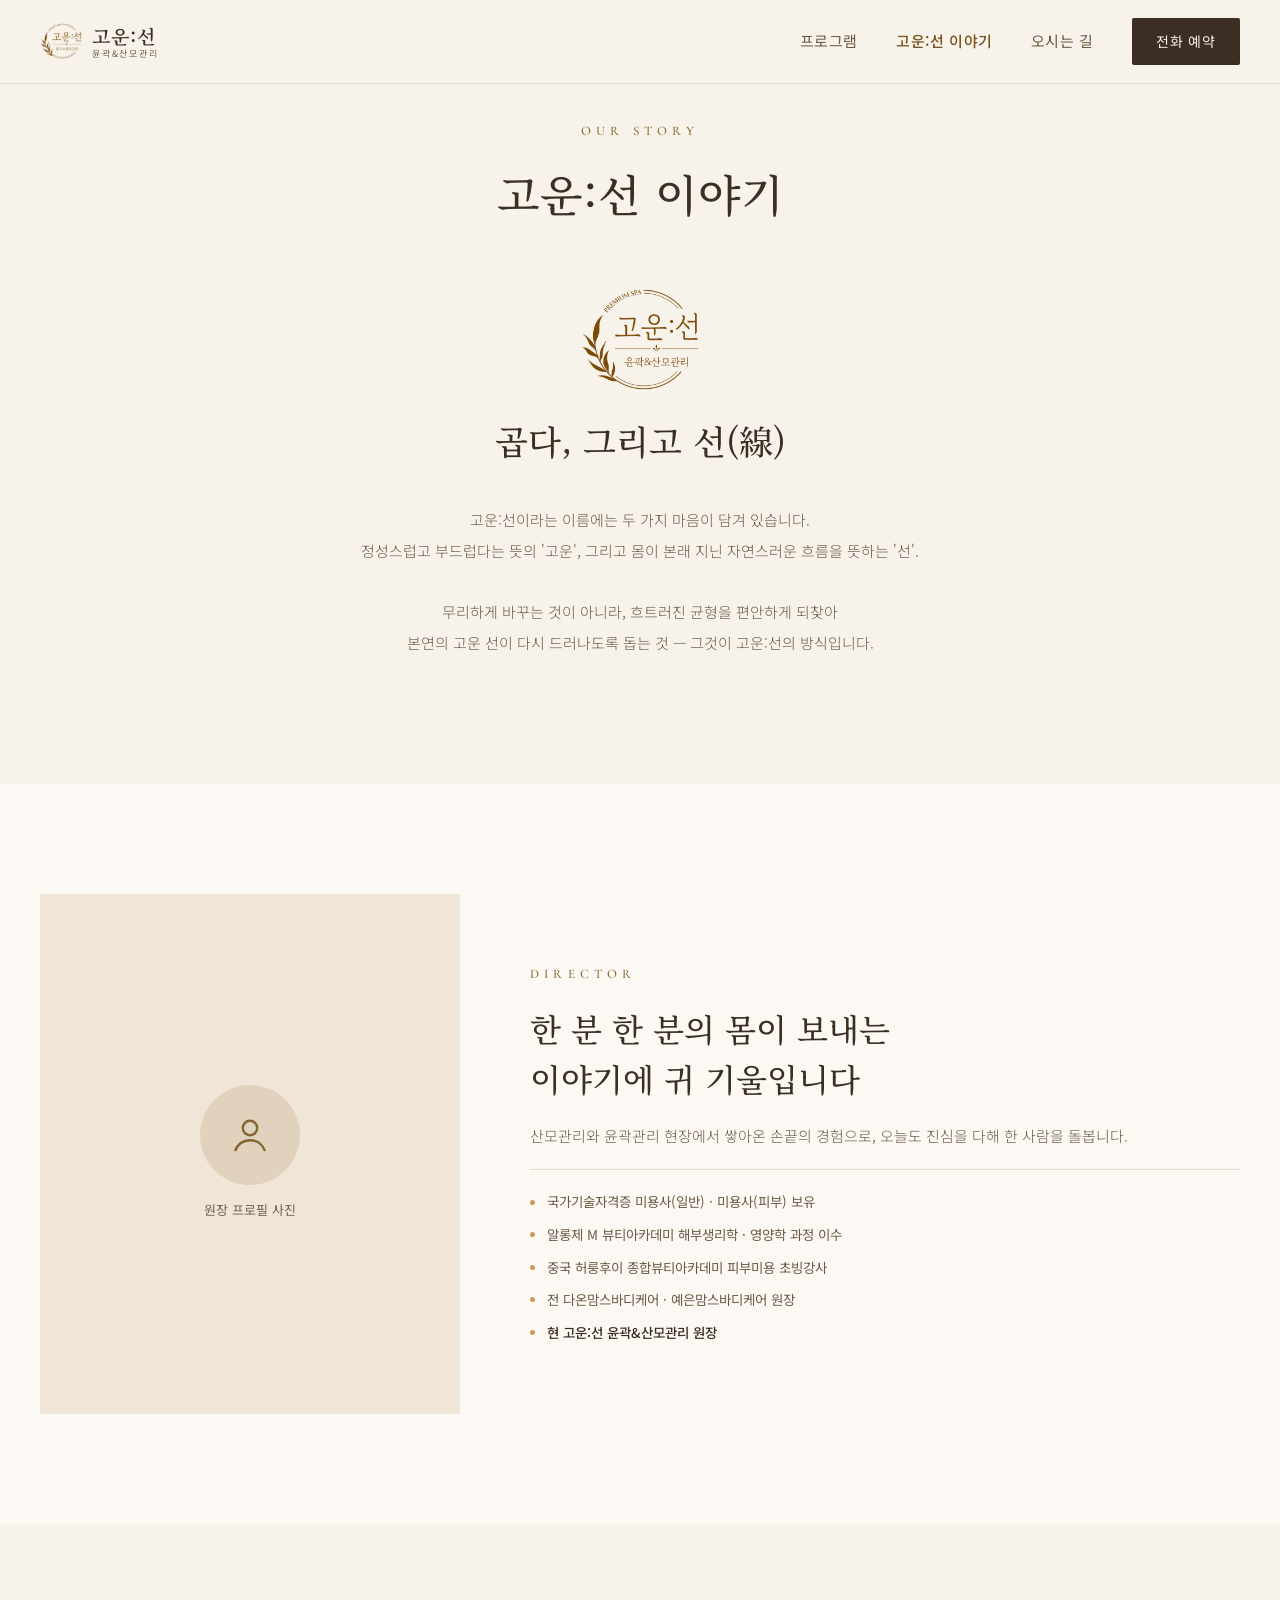
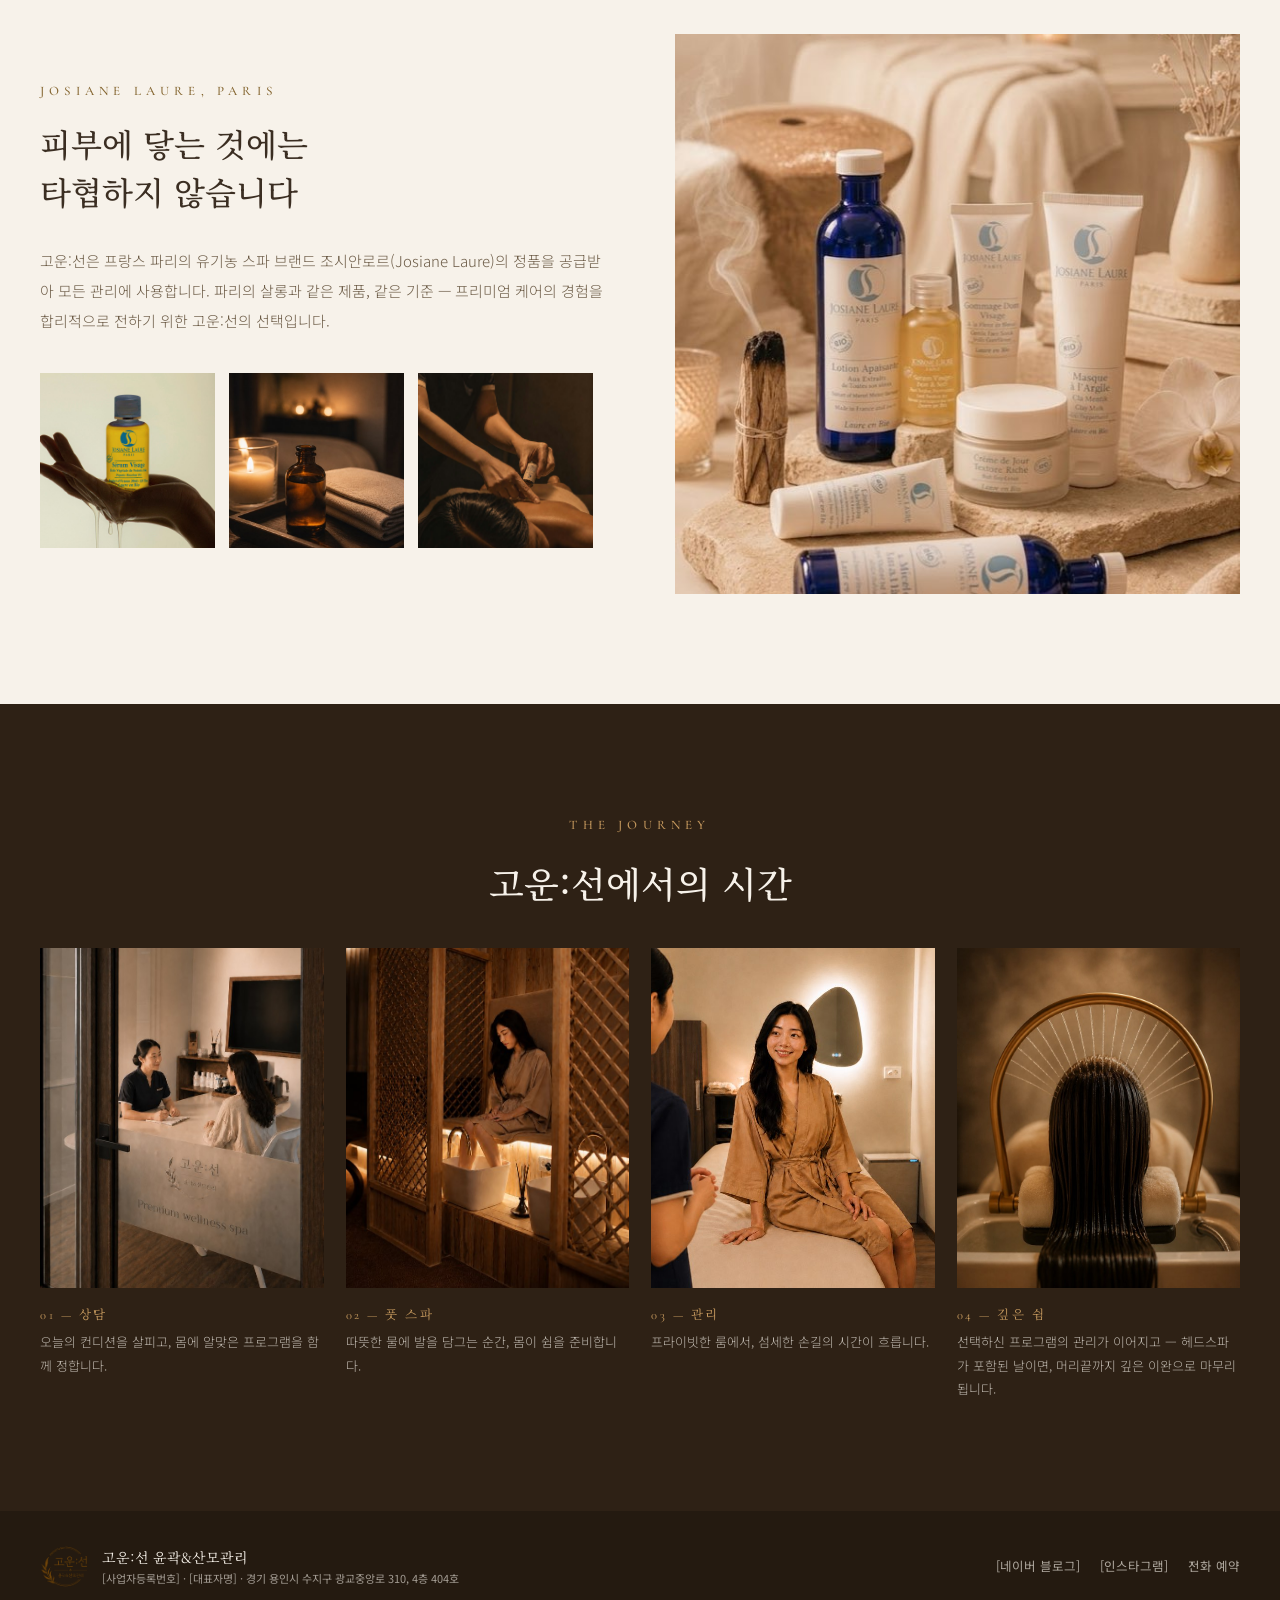
==== about.html @ bf5b52ee "redeploy 2026-08-27 12:19" ====
<!doctype html>
<html lang="ko">
<head>
<meta charset="utf-8">
<meta name="viewport" content="width=device-width, initial-scale=1">
<title>고운:선 이야기</title>
<meta name="description" content="곱다, 그리고 선(線) — 고운:선의 철학, 원장, 조시안로르 제품, 그리고 공간의 이야기.">
<meta name="robots" content="noindex">  <!-- 데모 단계 — 정식 오픈 시 제거 -->
<meta property="og:title" content="고운:선 이야기">
<meta property="og:description" content="곱다, 그리고 선(線) — 고운:선의 철학, 원장, 조시안로르 제품, 그리고 공간의 이야기.">
<meta property="og:image" content="assets/img/hero.jpg">
<meta property="og:type" content="website">
<link rel="icon" type="image/png" href="assets/img/favicon.png?v=5bba410a">
<link rel="preconnect" href="https://fonts.googleapis.com">
<link rel="stylesheet" href="https://fonts.googleapis.com/css2?family=Noto+Serif+KR:wght@400;500;600&family=Noto+Sans+KR:wght@300;400;500&family=Cormorant+Garamond:wght@500;600&display=swap">
<link rel="stylesheet" href="assets/css/style.css?v=e34d43fd">
</head>
<body data-page="about">
<header class="site-header solid">
  <div class="bar">
    <a href="index.html" class="wordmark" aria-label="고운:선 홈">
      <img class="mark" src="assets/img/logo.png?v=3af43805" alt="">
      <span class="wtext">
        <span class="name">고운<span class="breath">:</span>선</span>
        <span class="sub">윤곽&amp;산모관리</span>
      </span>
    </a>
    <nav class="nav-links" aria-label="주 메뉴">
      <a href="programs.html">프로그램</a>
      <a href="about.html" class="active">고운:선 이야기</a>
      <a href="visit.html">오시는 길</a>
      <a class="btn-reserve" href="tel:010-4267-6200">전화 예약</a>
    </nav>
    <button class="menu-btn" id="menuOpen" aria-label="메뉴 열기">
      <svg width="24" height="24" viewBox="0 0 24 24" fill="none" stroke="currentColor" stroke-width="1.4"><path d="M3 7h18M3 12h18M3 17h18"/></svg>
    </button>
  </div>
</header>
<div class="mobile-menu" id="mmenu">
  <div class="top">
    <span class="wordmark"><img class="mark" src="assets/img/logo.png?v=3af43805" alt=""><span class="name">고운<span class="breath">:</span>선</span></span>
    <button class="menu-btn" id="menuClose" aria-label="메뉴 닫기">
      <svg width="24" height="24" viewBox="0 0 24 24" fill="none" stroke="currentColor" stroke-width="1.4"><path d="M5 5l14 14M19 5L5 19"/></svg>
    </button>
  </div>
  <nav aria-label="모바일 메뉴">
    <a href="index.html" style="--d: 0">홈</a>
    <span class="tick" aria-hidden="true" style="--d: 1"></span>
    <a href="programs.html" style="--d: 1">프로그램</a>
    <span class="tick" aria-hidden="true" style="--d: 2"></span>
    <a href="about.html" aria-current="page" style="--d: 2">고운:선 이야기</a>
    <span class="tick" aria-hidden="true" style="--d: 3"></span>
    <a href="visit.html" style="--d: 3">오시는 길</a>
  </nav>
  <div class="mfoot">
    <img src="assets/img/philosophy-hands.png?v=a24ac7ae" alt="" aria-hidden="true">
    <div class="hours">월–금 10:30–21:30 · 토 10:30–15:00 · 일 휴무</div>
    <a class="call" href="tel:010-4267-6200">전화 예약</a>
  </div>
</div>
<main>
<div class="page-head container">
  <div class="eyebrow">OUR STORY</div>
  <h1>고운:선 이야기</h1>
</div>
<section class="section container name-story" style="padding-top: 20px;">
  <img class="emblem" src="assets/img/logo.png?v=3af43805" alt="고운:선 엠블럼">
  <h2>곱다, 그리고 선(線)</h2>
  <p class="body" style="max-width: 600px; font-weight: 300; line-height: 2.05; color: var(--body); white-space: pre-line;">고운:선이라는 이름에는 두 가지 마음이 담겨 있습니다.
정성스럽고 부드럽다는 뜻의 '고운', 그리고 몸이 본래 지닌 자연스러운 흐름을 뜻하는 '선'.

무리하게 바꾸는 것이 아니라, 흐트러진 균형을 편안하게 되찾아
본연의 고운 선이 다시 드러나도록 돕는 것 — 그것이 고운:선의 방식입니다.</p>
</section>

<section class="section" style="background: var(--card);">
  <div class="container director">
    <div class="photo-slot">
      <div class="ring" aria-hidden="true">
        <svg width="48" height="48" viewBox="0 0 24 24" fill="none" stroke="#84652F" stroke-width="1.2"><circle cx="12" cy="8.5" r="3.6"/><path d="M4.5 20c1.4-3.6 4.2-5.4 7.5-5.4s6.1 1.8 7.5 5.4"/></svg>
      </div>
      <span>원장 프로필 사진</span>
    </div>
    <div style="display: flex; flex-direction: column; gap: 18px;">
      <div class="eyebrow">DIRECTOR</div>
      <h2>한 분 한 분의 몸이 보내는
이야기에 귀 기울입니다</h2>
      <p style="font-weight: 300; line-height: 2; color: var(--body); margin: 0;">산모관리와 윤곽관리 현장에서 쌓아온 손끝의 경험으로, 오늘도 진심을 다해 한 사람을 돌봅니다.</p>
      <div class="creds">
        <span class="c">국가기술자격증 미용사(일반) · 미용사(피부) 보유</span>
        <span class="c">알롱제 M 뷰티아카데미 해부생리학 · 영양학 과정 이수</span>
        <span class="c">중국 허룽후이 종합뷰티아카데미 피부미용 초빙강사</span>
        <span class="c">전 다온맘스바디케어 · 예은맘스바디케어 원장</span>
        <span class="c now">현 고운:선 윤곽&amp;산모관리 원장</span>
      </div>
    </div>
  </div>
</section>

<section class="section">
  <div class="container product-split">
    <div class="text">
      <div class="eyebrow">JOSIANE LAURE, PARIS</div>
      <h2>피부에 닿는 것에는
타협하지 않습니다</h2>
      <p class="desc">고운:선은 프랑스 파리의 유기농 스파 브랜드 조시안로르(Josiane Laure)의 정품을 공급받아 모든 관리에 사용합니다. 파리의 살롱과 같은 제품, 같은 기준 — 프리미엄 케어의 경험을 합리적으로 전하기 위한 고운:선의 선택입니다.</p>
      <div class="thumb-row">
        <img src="assets/img/product-hand.jpg?v=50b68d44" alt="손 위의 조시안로르 세럼" loading="lazy">
        <img src="assets/img/product-macro.jpg?v=dec5f80a" alt="캔들 곁의 오일 보틀" loading="lazy">
        <img src="assets/img/massage1.jpg?v=03a14e7c" alt="제품을 사용하는 관리 장면" loading="lazy">
      </div>
    </div>
    <img class="main" src="assets/img/products-set.jpg?v=73befbb7" alt="조시안로르 제품 라인" loading="lazy">
  </div>
</section>

<section class="section on-dark">
  <div class="container">
    <div class="section-head center">
      <div class="eyebrow">THE JOURNEY</div>
      <h2 class="section-title">고운:선에서의 시간</h2>
    </div>
    <div class="journey-grid">
      <figure><img src="assets/img/consulting.jpg?v=fe3965ff" alt="상담실에서의 첫 대화"><figcaption><span class="step">01 — 상담</span><p>오늘의 컨디션을 살피고, 몸에 알맞은 프로그램을 함께 정합니다.</p></figcaption></figure>
      <figure><img src="assets/img/foot-spa.jpg?v=975b42f2" alt="따뜻한 물에 발을 담그는 풋 스파"><figcaption><span class="step">02 — 풋 스파</span><p>따뜻한 물에 발을 담그는 순간, 몸이 쉼을 준비합니다.</p></figcaption></figure>
      <figure><img src="assets/img/spa-room3.jpg?v=b9ae5602" alt="프라이빗한 관리실"><figcaption><span class="step">03 — 관리</span><p>프라이빗한 룸에서, 섬세한 손길의 시간이 흐릅니다.</p></figcaption></figure>
      <figure><img src="assets/img/head-spa.jpg?v=6ea65ce4" alt="골드 아치의 헤드스파 베이슨"><figcaption><span class="step">04 — 깊은 쉼</span><p>선택하신 프로그램의 관리가 이어지고 — 헤드스파가 포함된 날이면, 머리끝까지 깊은 이완으로 마무리됩니다.</p></figcaption></figure>
    </div>
  </div>
</section>
</main>

<footer class="site-footer">
  <div class="container inner">
    <div class="id">
      <img src="assets/img/logo.png?v=3af43805" alt="고운:선 엠블럼">
      <div>
        <div class="t">고운:선 윤곽&amp;산모관리</div>
        <div class="legal">[사업자등록번호] · [대표자명] · 경기 용인시 수지구 광교중앙로 310, 4층 404호</div>
      </div>
    </div>
    <div class="links">
      <a href="#" aria-disabled="true">[네이버 블로그]</a>
      <a href="#" aria-disabled="true">[인스타그램]</a>
      <a href="tel:010-4267-6200">전화 예약</a>
    </div>
  </div>
</footer>
<dialog id="telDialog" class="tel-dialog" aria-labelledby="telDialogNum">
  <div class="eyebrow">RESERVATION</div>
  <div class="num" id="telDialogNum">010-4267-6200</div>
  <div class="hrs">월–금 10:30–21:30 · 토 10:30–15:00 · 일 휴무</div>
  <p>모든 프로그램은 예약제로 운영됩니다.
휴대폰에서는 전화 예약 버튼을 누르면 바로 연결됩니다.</p>
  <div class="row">
    <button id="telCopy" type="button">번호 복사</button>
    <button id="telClose" type="button">닫기</button>
  </div>
</dialog>
<button id="toTop" aria-label="맨 위로">↑</button>
<script src="assets/js/main.js?v=68e0f504"></script>
</body>
</html>
---- assets/css/style.css ----
/* ============ 고운:선 — design tokens (AA-검증 잉크) ============ */
:root {
  --bg: #F7F2EA;          /* cream ground */
  --card: #FCF9F4;        /* warm white */
  --ink: #3B2E22;         /* primary text */
  --body: #6B5A45;        /* body text 5.9:1 */
  --muted: #726350;       /* captions 5.2:1 */
  --chip: #75654F;        /* chips 5.1:1 */
  --gold: #84652F;        /* eyebrows 4.9:1 */
  --amber: #C89B5F;       /* hairlines only on cream */
  --deep: #7A5220;
  --line: #E5DCCD;
  --dark: #2E2115;
  --darker: #241A10;
  --cream-on-dark: rgba(247, 242, 234, 0.85);
  --serif: 'Noto Serif KR', 'Apple SD Gothic Neo', serif;
  --sans: 'Noto Sans KR', 'Apple SD Gothic Neo', sans-serif;
  --latin: 'Cormorant Garamond', 'Noto Serif KR', serif;
}
* { box-sizing: border-box; }
html { scroll-behavior: smooth; }
body {
  margin: 0; background: var(--bg); color: var(--ink);
  font-family: var(--sans); font-size: 15px; line-height: 1.75; font-weight: 400;
  -webkit-font-smoothing: antialiased;
}
img { max-width: 100%; display: block; }
a { color: var(--deep); text-decoration: none; }
a:hover { color: #5C3D16; }
:focus-visible { outline: 2px solid var(--gold); outline-offset: 2px; }
::selection { background: var(--amber); color: var(--darker); }

.container { max-width: 1240px; margin: 0 auto; padding-left: 20px; padding-right: 20px; }
.section { padding: 72px 0; }
.eyebrow { font-family: var(--latin); font-size: 12px; letter-spacing: 0.34em; color: var(--gold); font-weight: 500; }
.on-dark .eyebrow { color: var(--amber); }
.section-title { font-family: var(--serif); font-size: 26px; font-weight: 500; margin: 10px 0 0 0; text-wrap: balance; }
.section-head { display: flex; flex-direction: column; gap: 4px; margin-bottom: 34px; }
.section-head.center { align-items: center; text-align: center; }

/* ============ header ============ */
.site-header {
  position: fixed; top: 0; left: 0; right: 0; z-index: 50;
  transition: background 0.35s ease, box-shadow 0.35s ease;
}
.site-header .bar { display: flex; align-items: center; justify-content: space-between; padding: 14px 20px; }
.site-header.solid, .site-header.scrolled { background: rgba(247, 242, 234, 0.96); box-shadow: 0 1px 0 var(--line); backdrop-filter: blur(6px); }
.wordmark { display: flex; align-items: center; gap: 10px; line-height: 1.25; }
.wordmark .mark { width: 42px; height: auto; display: block; }
.wordmark .wtext { display: flex; flex-direction: column; gap: 0; }
.site-header.overlay:not(.scrolled) .wordmark .mark { filter: brightness(0) invert(0.96); }
.wordmark .name { font-family: var(--serif); font-size: 19px; font-weight: 600; letter-spacing: 0.06em; color: var(--ink); }
.wordmark .sub { font-size: 9px; letter-spacing: 0.2em; color: var(--muted); }
.site-header.overlay:not(.scrolled) .wordmark .name { color: var(--bg); }
.site-header.overlay:not(.scrolled) .wordmark .sub { color: rgba(247, 242, 234, 0.75); }
.nav-links { display: none; }
.menu-btn { background: none; border: 0; padding: 8px; cursor: pointer; color: var(--ink); }
.site-header.overlay:not(.scrolled) .menu-btn { color: var(--bg); }
@media (min-width: 900px) {
  .site-header .bar { padding: 18px 40px; }
  .menu-btn { display: none; }
  .nav-links { display: flex; align-items: center; gap: 38px; }
  .nav-links a { font-size: 15px; color: var(--body); letter-spacing: 0.04em; }
  .nav-links a.active { color: var(--deep); font-weight: 500; }
  .site-header.overlay:not(.scrolled) .nav-links a { color: rgba(247, 242, 234, 0.92); }
  .nav-links .btn-reserve {
    background: var(--ink); color: var(--bg); padding: 11px 24px; border-radius: 2px;
    font-size: 14px; letter-spacing: 0.06em;
  }
  .nav-links .btn-reserve:hover { background: var(--darker); color: var(--bg); }
  .site-header.overlay:not(.scrolled) .nav-links .btn-reserve {
    background: transparent; border: 1px solid rgba(247, 242, 234, 0.65); color: var(--bg);
  }
}
/* mobile menu */
.mobile-menu {
  position: fixed; inset: 0; z-index: 60; background: var(--bg);
  display: none; flex-direction: column; padding: 20px;
}
.mobile-menu.open { display: flex; }
.mobile-menu .top { display: flex; justify-content: space-between; align-items: center; }
.mobile-menu nav { flex: 1; display: flex; flex-direction: column; align-items: center; justify-content: center; gap: 18px; }
.mobile-menu nav a { font-family: var(--serif); font-size: 27px; font-weight: 500; color: var(--ink); text-align: center; }
.mobile-menu nav a[aria-current="page"] { color: var(--deep); }
.mobile-menu .tick { width: 1px; height: 20px; background: var(--amber); opacity: 0.55; }
.mobile-menu .mfoot { display: flex; flex-direction: column; align-items: center; gap: 14px; padding-bottom: 6px; }
.mobile-menu .mfoot img { width: 150px; opacity: 0.9; }
.mobile-menu .hours { font-size: 12px; letter-spacing: 0.04em; color: var(--muted); }
.mobile-menu .call { align-self: stretch; background: var(--ink); color: var(--bg); text-align: center; padding: 16px; border-radius: 2px; letter-spacing: 0.06em; }
@media (prefers-reduced-motion: no-preference) {
  @keyframes menu-rise { from { opacity: 0; transform: translateY(10px); } to { opacity: 1; transform: none; } }
  .mobile-menu.open nav a, .mobile-menu.open .tick { animation: menu-rise 0.5s cubic-bezier(0.2, 0.6, 0.2, 1) both; animation-delay: calc(var(--d, 0) * 70ms); }
  .mobile-menu.open .mfoot { animation: menu-rise 0.55s cubic-bezier(0.2, 0.6, 0.2, 1) both; animation-delay: 300ms; }
}

/* breath colon */
.breath { display: inline-block; }
@media (prefers-reduced-motion: no-preference) {
  @keyframes breath { 0%, 100% { opacity: 1; } 50% { opacity: 0.3; } }
  .breath { animation: breath 4.8s ease-in-out infinite; }
}

/* ============ reveal (진심의 문장 — 스크롤 초점) ============ */
/* 문장이 100svh로 고정(sticky)된 동안, 단어가 하나씩 블러에서 또렷해진다.
   구동은 .reveal의 named view timeline — contain 구간이 정확히 고정 구간과 일치.
   단어별 구간은 빌더가 인라인 animation-range로 출력. JS 없음.
   미지원/모션 최소화 환경에서는 일반 섹션 + 또렷한 문장으로 폴백. */
.reveal .pin { display: flex; align-items: center; justify-content: center; padding: 110px 20px; }
.reveal .line {
  font-family: var(--serif); font-weight: 500; font-size: clamp(27px, 4.6vw, 54px);
  line-height: 1.75; color: var(--ink); text-align: center; max-width: 940px; margin: 0;
  text-wrap: balance;
}
.reveal .w { display: inline-block; }
@supports (animation-timeline: view()) {
  @media (prefers-reduced-motion: no-preference) {
    .reveal { height: 240vh; view-timeline: --rv block; }
    .reveal .pin { position: sticky; top: 0; height: 100svh; padding: 0 20px; }
    .reveal .w {
      opacity: 0.1; filter: blur(9px);
      animation: w-focus linear both;
      animation-timeline: --rv;
    }
    @keyframes w-focus { to { opacity: 1; filter: blur(0); } }
  }
}

/* ============ hero ============ */
/* 모바일: 세로 화면에서 하단 고정은 상단 여백이 과함 — 중앙(살짝 아래 치우침)에 배치.
   데스크톱(≥900px)은 하단 1/3 앵커 유지 */
.hero { position: relative; min-height: 76svh; display: flex; flex-direction: column; justify-content: center; overflow: hidden; }
@media (min-width: 900px) { .hero { min-height: 88svh; justify-content: flex-end; } }
.hero img.bg { position: absolute; inset: 0; width: 100%; height: 100%; object-fit: cover; }
@media (prefers-reduced-motion: no-preference) {
  @keyframes kenburns { from { transform: scale(1); } to { transform: scale(1.07); } }
  .hero img.bg { animation: kenburns 26s ease-in-out infinite alternate; }
}
.hero .shade { position: absolute; inset: 0; background:
  linear-gradient(90deg, rgba(30,20,10,0.42) 0%, rgba(30,20,10,0) 52%),
  linear-gradient(180deg, rgba(30,20,10,0.55) 0%, rgba(30,20,10,0.18) 40%, rgba(30,20,10,0.66) 100%); }
.hero .copy { position: relative; padding: 10svh 24px 0 24px; text-shadow: 0 1px 22px rgba(30, 20, 10, 0.5); display: flex; flex-direction: column; align-items: center; text-align: center; gap: 14px; }
.hero .eyebrow { color: #D8BE93; letter-spacing: 0.3em; }
.hero h1 { font-family: var(--serif); font-size: clamp(26px, 4.6vw, 44px); line-height: 1.52; font-weight: 500; color: #FCF9F4; margin: 0; white-space: pre-line; }
.hero .sub { font-size: clamp(14px, 1.6vw, 18px); font-weight: 300; color: rgba(252, 249, 244, 0.85); }
.hero .actions { display: flex; flex-direction: row; justify-content: center; gap: 12px; margin-top: 12px; }
.hero .actions .btn { padding: 13px 26px; font-size: 13.5px; }
@media (min-width: 900px) { .hero .actions .btn { padding: 15px 34px; font-size: 14px; } }
.hero .vertical-caption { display: none; }
@media (min-width: 900px) {
  /* 카피를 뷰포트 좌측(로고와 같은 축)에 고정 — 사진의 어두운 문틀 영역이 텍스트 존.
     하단에서 13svh 띄워 하단 1/3 지점에 안착 (Function Health 참조: 아래 여백이 침착함을 만든다) */
  .hero .copy { max-width: none; margin: 0; padding: 0 40px 13svh 40px; gap: 22px; align-items: flex-start; text-align: left; }
  .hero .actions { align-self: auto; }
  .hero .actions { flex-direction: row; gap: 16px; }
  .hero .vertical-caption {
    display: block; position: absolute; right: 48px; top: 50%; transform: translateY(-50%);
    writing-mode: vertical-rl; font-family: var(--serif); letter-spacing: 0.6em;
    font-size: 14px; color: rgba(247, 242, 234, 0.55);
  }
}

/* buttons */
.btn { display: inline-block; text-align: center; padding: 15px 34px; border-radius: 2px; font-size: 14px; letter-spacing: 0.07em; cursor: pointer; border: 0; font-family: var(--sans); }
.btn-light { background: var(--bg); color: var(--ink); }
.btn-light:hover { background: #fff; color: var(--ink); }
.btn-ghost-light { border: 1px solid rgba(247, 242, 234, 0.7); color: var(--bg); background: transparent; }
.btn-ghost-light:hover { background: rgba(247, 242, 234, 0.12); color: var(--bg); }
.btn-dark { background: var(--ink); color: var(--bg); }
.btn-dark:hover { background: var(--darker); color: var(--bg); }
.btn-amber { background: var(--amber); color: var(--darker); font-weight: 500; }
.btn-amber:hover { background: #D2A76D; color: var(--darker); }
.btn-ghost { border: 1px solid var(--amber); color: var(--deep); background: transparent; }

/* ============ brand story ============ */
.story { text-align: center; display: flex; flex-direction: column; align-items: center; gap: 26px; }
.story .headline { font-family: var(--serif); font-size: clamp(21px, 3vw, 30px); line-height: 1.65; font-weight: 500; white-space: pre-line; margin: 0; }
.story .divider { width: 1px; height: 44px; background: var(--amber); }
.story .body { max-width: 620px; font-weight: 300; font-size: clamp(14px, 1.5vw, 17px); line-height: 2.05; color: var(--body); white-space: pre-line; }
.story-illust { width: min(380px, 72vw); margin: 4px auto 0; display: block; }

/* ============ cards ============ */
.sig-grid { display: grid; grid-template-columns: 1fr; gap: 20px; }
@media (min-width: 900px) { .sig-grid { grid-template-columns: 1fr 1fr; gap: 40px; } }
.sig-card { background: var(--bg); display: flex; flex-direction: column; }
.on-cream .sig-card { background: var(--card); }
.sig-card img { width: 100%; height: 260px; object-fit: cover; }
@media (min-width: 900px) { .sig-card img { height: 440px; } }
.sig-card .pad { padding: 24px 24px 30px 24px; display: flex; flex-direction: column; gap: 10px; }
.sig-card .row { display: flex; align-items: baseline; justify-content: space-between; gap: 12px; }
.sig-card h3 { font-family: var(--serif); font-size: 22px; font-weight: 500; margin: 0; }
.sig-card .meta { font-size: 13px; color: var(--chip); letter-spacing: 0.06em; white-space: nowrap; }
.sig-card p { margin: 0; font-size: 14px; font-weight: 300; color: var(--body); }

.chips { display: flex; flex-wrap: wrap; gap: 6px; }
.chips span { border: 1px solid var(--line); padding: 4px 12px; font-size: 11.5px; color: var(--chip); border-radius: 999px; white-space: nowrap; }

.for-grid { display: grid; grid-template-columns: 1fr 1fr; gap: 14px; }
@media (min-width: 1024px) { .for-grid { grid-template-columns: repeat(4, 1fr); gap: 24px; } }
.for-card { background: var(--card); display: flex; flex-direction: column; }
.for-card .imgwrap { position: relative; height: 190px; overflow: hidden; }
@media (min-width: 1024px) { .for-card .imgwrap { height: 300px; } }
.for-card .imgwrap img { width: 100%; height: 100%; object-fit: cover; }
.for-card .pad { padding: 14px 14px 18px 14px; display: flex; flex-direction: column; gap: 6px; }
@media (min-width: 1024px) { .for-card .pad { padding: 22px 22px 28px 22px; gap: 10px; } }
.for-card h3 { font-family: var(--serif); font-size: 15px; font-weight: 500; margin: 0; }
@media (min-width: 1024px) { .for-card h3 { font-size: 19px; } }
.for-card p { margin: 0; font-size: 12.5px; font-weight: 300; line-height: 1.75; color: var(--body); }
@media (min-width: 1024px) { .for-card p { font-size: 14px; } }
.for-card .more { font-size: 12.5px; color: var(--gold); letter-spacing: 0.04em; margin-top: 2px; }

/* carousel */
.carousel { display: flex; overflow-x: auto; scroll-snap-type: x mandatory; scrollbar-width: none; height: 100%; }
.carousel::-webkit-scrollbar { display: none; }
.carousel img { flex: 0 0 100%; scroll-snap-align: start; object-fit: cover; height: 100%; }
.dots { position: absolute; bottom: 10px; left: 0; right: 0; display: flex; justify-content: center; gap: 6px; }
.dots i { width: 6px; height: 6px; border-radius: 999px; background: #FCF9F4; opacity: 0.45; transition: opacity 0.3s; }
.dots i.active { opacity: 1; }

/* ============ dark sections ============ */
.on-dark { background: var(--dark); color: var(--cream-on-dark); }
.on-dark .section-title { color: #F7F2EA; }
.on-dark p { color: rgba(247, 242, 234, 0.72); }

/* space gallery */
/* 동선의 결 — 풀블리드 무한 드리프트 스트립 (세트 2벌, JS가 절반 폭에서 순환) */
.drift { overflow-x: auto; scrollbar-width: none; cursor: grab; }
.drift::-webkit-scrollbar { display: none; }
.drift.dragging { cursor: grabbing; }
.drift-track { display: flex; gap: 12px; width: max-content; }
.drift figure { margin: 0; flex: 0 0 auto; display: flex; flex-direction: column; gap: 10px; }
.drift img { height: 280px; width: auto; display: block; user-select: none; -webkit-user-drag: none; pointer-events: none; }
.drift figcaption { font-size: 11px; letter-spacing: 0.24em; color: rgba(247, 242, 234, 0.5); }
@media (min-width: 900px) { .drift img { height: 400px; } .drift-track { gap: 16px; } }
.space-head { display: flex; flex-direction: column; gap: 18px; margin-bottom: 30px; }
@media (min-width: 900px) { .space-head { flex-direction: row; align-items: flex-end; justify-content: space-between; } .space-head p { max-width: 380px; } }

/* product */
.product-split { display: grid; grid-template-columns: 1fr; gap: 28px; align-items: center; }
@media (min-width: 900px) { .product-split { grid-template-columns: 1fr 1fr; gap: 70px; } }
.product-split .text { display: flex; flex-direction: column; gap: 16px; }
.product-split h2 { font-family: var(--serif); font-size: clamp(22px, 2.6vw, 32px); line-height: 1.5; font-weight: 500; margin: 0; white-space: pre-line; }
.product-split .desc { font-weight: 300; line-height: 2; color: var(--body); }
.product-split .cred { border-top: 1px solid var(--line); padding-top: 18px; display: flex; flex-direction: column; gap: 6px; font-size: 13.5px; color: var(--muted); }
.product-split img.main { width: 100%; height: 340px; object-fit: cover; }
@media (min-width: 900px) { .product-split img.main { height: 560px; } }

/* programs preview (landing) */
.prev-list { display: flex; flex-direction: column; }
.prev-item { display: flex; align-items: center; justify-content: space-between; gap: 14px; padding: 16px 4px; border-bottom: 1px solid var(--line); color: inherit; }
.prev-item .name { font-family: var(--serif); font-size: 16.5px; font-weight: 500; color: var(--ink); }
.prev-item .meta { font-size: 12.5px; color: var(--chip); white-space: nowrap; }
.prev-item .arrow { color: var(--amber); font-size: 16px; }
.prev-item .desc, .prev-item .eng { display: none; }
@media (min-width: 900px) {
  .prev-list { display: grid; grid-template-columns: repeat(3, 1fr); gap: 22px; }
  .prev-item { flex-direction: column; align-items: flex-start; justify-content: flex-start; gap: 8px; background: var(--card); border-bottom: 0; border-top: 2px solid var(--amber); padding: 30px 30px 34px 30px; }
  .prev-item .name { font-size: 21px; }
  .prev-item .eng { display: block; font-size: 12px; color: var(--gold); letter-spacing: 0.14em; }
  .prev-item .desc { display: block; font-size: 13.5px; font-weight: 300; line-height: 1.8; color: var(--body); }
  .prev-item .meta { margin-top: 6px; }
  .prev-item .arrow { display: none; }
  .prev-item:hover { box-shadow: 0 6px 24px rgba(59, 46, 34, 0.08); }
}
.fineprint { font-size: 12.5px; color: var(--muted); text-align: center; margin-top: 26px; }

/* ============ visit CTA band ============ */
.visit-band { background: var(--dark); }
.visit-band .inner { display: flex; flex-direction: column; gap: 20px; }
@media (min-width: 900px) { .visit-band .inner { display: grid; grid-template-columns: 1fr 1fr; gap: 70px; } }
.visit-band h2 { font-family: var(--serif); font-size: clamp(22px, 2.8vw, 34px); line-height: 1.55; font-weight: 500; color: #F7F2EA; margin: 0; white-space: pre-line; }
.visit-band .addr { font-weight: 300; line-height: 1.9; color: rgba(247, 242, 234, 0.78); white-space: pre-line; }
.visit-band .actions { display: flex; flex-direction: column; gap: 10px; margin-top: 6px; }
@media (min-width: 600px) { .visit-band .actions { flex-direction: row; gap: 14px; } }
.hours { display: flex; flex-direction: column; gap: 9px; }
@media (min-width: 900px) { .hours { border-left: 1px solid rgba(247, 242, 234, 0.15); padding-left: 60px; justify-content: center; } }
.hours .benefit { font-size: 12.5px; color: var(--amber); letter-spacing: 0.04em; }
.hours .row { display: flex; justify-content: space-between; font-size: 14px; color: rgba(247, 242, 234, 0.85); font-variant-numeric: tabular-nums; }
.hours .row.off { color: rgba(247, 242, 234, 0.6); }
.hours .note { border-top: 1px solid rgba(247, 242, 234, 0.15); padding-top: 14px; margin-top: 6px; font-size: 12.5px; font-weight: 300; line-height: 1.85; color: rgba(247, 242, 234, 0.6); white-space: pre-line; }

/* ============ footer ============ */
.site-footer { background: var(--darker); padding: 34px 0; }
.site-footer .inner { display: flex; flex-direction: column; gap: 16px; }
@media (min-width: 900px) { .site-footer .inner { flex-direction: row; align-items: center; justify-content: space-between; } }
.site-footer .id { display: flex; align-items: center; gap: 14px; }
.site-footer .id img { width: 48px; height: 41px; object-fit: contain; opacity: 0.9; }
.site-footer .id .t { font-family: var(--serif); font-size: 14px; color: #F7F2EA; }
.site-footer .legal { font-size: 11px; color: rgba(247, 242, 234, 0.6); line-height: 1.7; }
.site-footer .links { display: flex; gap: 20px; font-size: 12.5px; }
.site-footer .links a { color: rgba(247, 242, 234, 0.65); }
.site-footer .links a:hover { color: #F7F2EA; }

/* ============ programs page ============ */
.page-head { padding: 120px 0 36px 0; text-align: center; display: flex; flex-direction: column; align-items: center; gap: 12px; }
.page-head h1 { font-family: var(--serif); font-size: clamp(28px, 4vw, 44px); font-weight: 500; margin: 0; }
.page-head .lede { max-width: 560px; font-weight: 300; line-height: 1.95; color: var(--body); white-space: pre-line; }
.cat-nav { position: sticky; top: 72px; z-index: 40; background: rgba(247, 242, 234, 0.96); backdrop-filter: blur(6px); border-bottom: 1px solid var(--line); }
@media (min-width: 900px) { .cat-nav { top: 80px; } }
.cat-nav .row { display: flex; gap: 8px; overflow-x: auto; padding: 10px 20px; scrollbar-width: none; }
.cat-nav .row::-webkit-scrollbar { display: none; }
.cat-nav a { flex-shrink: 0; border: 1px solid var(--line); color: var(--chip); padding: 8px 18px; border-radius: 999px; font-size: 13px; white-space: nowrap; }
.cat-nav a.active, .cat-nav a:hover { border-color: var(--amber); color: var(--deep); }
.tiers { display: flex; max-width: 560px; margin: 0 auto; background: var(--card); border: 1px solid var(--line); }
.tiers > div { flex: 1; display: flex; flex-direction: column; gap: 2px; align-items: center; padding: 16px 0; border-right: 1px solid var(--line); }
.tiers > div:last-child { border-right: 0; background: #F3EADB; }
.tiers .l { font-size: 11.5px; color: var(--muted); }
.tiers > div:last-child .l { color: var(--gold); }
.tiers .v { font-family: var(--serif); font-size: 19px; color: var(--deep); }
.legend { display: flex; justify-content: center; align-items: center; gap: 10px; margin: 22px auto 0 auto; font-size: 12px; color: var(--muted); }
.legend .dline { width: 76px; }

.category { position: relative; padding: 56px 0; }
.category:nth-child(odd) { background: var(--card); }
.category .watermark { display: none; }
@media (min-width: 1100px) {
  .category .watermark {
    display: block; position: absolute; top: 56px; right: 22px;
    writing-mode: vertical-rl; font-family: var(--serif); font-size: 60px; font-weight: 500;
    color: rgba(122, 82, 32, 0.07); letter-spacing: 0.24em; pointer-events: none;
  }
}
.category .cat-head { display: flex; flex-direction: column; gap: 4px; border-bottom: 1px solid var(--line); padding-bottom: 18px; margin-bottom: 8px; }
@media (min-width: 900px) { .category .cat-head { flex-direction: row; align-items: baseline; gap: 18px; } }
.category .cat-head h2 { font-family: var(--serif); font-size: clamp(23px, 2.6vw, 30px); font-weight: 500; margin: 0; }
.category .cat-head .eng { font-family: var(--latin); font-size: 13px; color: var(--gold); letter-spacing: 0.22em; }
.category .cat-desc { font-weight: 300; line-height: 1.9; color: var(--body); margin: 14px 0 26px 0; white-space: pre-line; }
.prog-list { display: flex; flex-direction: column; gap: 14px; }
.prog { background: var(--bg); padding: 20px; display: flex; flex-direction: column; gap: 10px; }
.category:nth-child(even) .prog { background: var(--card); }
.prog .name-row { display: flex; align-items: baseline; gap: 10px; }
.prog h3 { font-family: var(--serif); font-size: 19px; font-weight: 500; margin: 0; }
.prog .tag { font-size: 11.5px; color: var(--gold); letter-spacing: 0.08em; }
.prog p { margin: 0; font-size: 13.5px; font-weight: 300; line-height: 1.8; color: var(--body); }
.prog .price-block { border-top: 1px solid var(--line); padding-top: 12px; display: flex; flex-direction: column; gap: 3px; }
.prog .pb-row { display: flex; justify-content: space-between; align-items: baseline; }
.prog .min { font-size: 12.5px; color: var(--muted); font-variant-numeric: tabular-nums; }
.prog .price { font-family: var(--serif); font-size: 18px; color: var(--ink); font-variant-numeric: tabular-nums; }
.prog .tierline { font-size: 11px; color: var(--body); text-align: right; font-variant-numeric: tabular-nums; }
.dline { height: 1px; background: var(--amber); width: calc(var(--min) * 0.85px); }
@media (min-width: 900px) {
  .prog { display: grid; grid-template-columns: 200px 1fr 230px; gap: 28px; align-items: center; padding: 26px 32px; }
  .prog .head { display: flex; flex-direction: column; gap: 4px; }
  .prog .mid { display: flex; flex-direction: column; gap: 8px; }
  .prog .price-block { border-top: 0; padding-top: 0; align-items: flex-end; }
  .prog .pb-row { flex-direction: column; align-items: flex-end; gap: 0; }
}

/* CTA band (programs bottom) */
.cta-band { background: var(--dark); text-align: center; }
.cta-band .inner { display: flex; flex-direction: column; align-items: center; gap: 18px; }
.cta-band .stem { width: 1px; height: 48px; background: var(--amber); }
.cta-band h2 { font-family: var(--serif); font-size: clamp(21px, 3vw, 32px); line-height: 1.6; font-weight: 500; color: #F7F2EA; margin: 0; white-space: pre-line; }
.cta-band .hours-line { font-size: 13px; font-weight: 300; color: rgba(247, 242, 234, 0.7); }
.cta-band .note { font-size: 12.5px; font-weight: 300; color: rgba(247, 242, 234, 0.6); max-width: 480px; line-height: 1.85; }

/* ============ about page ============ */
.name-story { text-align: center; display: flex; flex-direction: column; align-items: center; gap: 20px; }
.name-story img.emblem { width: 120px; }
.name-story h2 { font-family: var(--serif); font-size: clamp(24px, 3vw, 34px); font-weight: 500; margin: 0; }
.director { display: grid; grid-template-columns: 1fr; gap: 28px; align-items: center; }
@media (min-width: 900px) { .director { grid-template-columns: 420px 1fr; gap: 70px; } }
.director .photo-slot { height: 380px; background: #EFE6D7; display: flex; flex-direction: column; align-items: center; justify-content: center; gap: 14px; color: var(--muted); font-size: 13px; }
@media (min-width: 900px) { .director .photo-slot { height: 520px; } }
.director .photo-slot .ring { width: 100px; height: 100px; border-radius: 999px; background: #E0D2BC; display: flex; align-items: center; justify-content: center; }
.director h2 { font-family: var(--serif); font-size: clamp(22px, 2.6vw, 32px); line-height: 1.55; font-weight: 500; margin: 0; white-space: pre-line; }
.creds { border-top: 1px solid var(--line); padding-top: 20px; display: flex; flex-direction: column; gap: 9px; }
.creds .c { display: flex; gap: 12px; align-items: center; font-size: 13.5px; color: var(--body); }
.creds .c::before { content: ""; width: 5px; height: 5px; border-radius: 999px; background: var(--amber); flex-shrink: 0; }
.creds .c.now { color: var(--ink); font-weight: 500; }
.journey-grid { display: grid; grid-template-columns: 1fr 1fr; gap: 18px; }
@media (min-width: 1000px) { .journey-grid { grid-template-columns: repeat(4, 1fr); gap: 22px; } }
.journey-grid figure { margin: 0; display: flex; flex-direction: column; gap: 12px; }
.journey-grid img { width: 100%; height: 240px; object-fit: cover; }
@media (min-width: 1000px) { .journey-grid img { height: 340px; } }
.journey-grid .step { font-family: var(--latin); font-size: 12.5px; color: var(--amber); letter-spacing: 0.2em; }
.journey-grid figcaption p { margin: 4px 0 0 0; font-size: 13px; font-weight: 300; line-height: 1.8; }
.thumb-row { display: flex; gap: 14px; margin-top: 6px; }
.thumb-row img { width: 31%; aspect-ratio: 1; object-fit: cover; }

/* ============ visit page ============ */
.visit-grid { display: grid; grid-template-columns: 1fr; gap: 36px; }
@media (min-width: 1000px) { .visit-grid { grid-template-columns: 1fr 420px; gap: 60px; } }
.map-embed { display: flex; flex-direction: column; gap: 12px; }
.map-embed iframe { display: block; width: 100%; height: 340px; border: 0; filter: saturate(0.85); }
@media (min-width: 1000px) { .map-embed iframe { height: 520px; } }
.map-links { display: flex; gap: 10px; }
.map-links a { border: 1px solid var(--amber); color: var(--deep); padding: 10px 18px; font-size: 12.5px; border-radius: 2px; }
.map-links a:hover { background: var(--card); }
.info-col { display: flex; flex-direction: column; }
.info-block { padding: 22px 0; border-bottom: 1px solid var(--line); display: flex; flex-direction: column; gap: 8px; }
.info-block:first-child { padding-top: 0; }
.info-block:last-child { border-bottom: 0; }
.info-block .lbl { font-family: var(--latin); font-size: 12px; color: var(--gold); letter-spacing: 0.22em; }
.info-block .big { font-size: 15.5px; line-height: 1.8; white-space: pre-line; }
.info-block .small { font-size: 12.5px; font-weight: 300; color: var(--muted); }
.info-block .hrow { display: flex; justify-content: space-between; font-size: 14px; font-variant-numeric: tabular-nums; }
.info-block .hrow.off { color: var(--muted); }
.info-block .benefit { font-size: 12.5px; color: var(--gold); margin-top: 2px; }
.info-block .body-sm { font-size: 13.5px; font-weight: 300; line-height: 1.9; color: var(--body); white-space: pre-line; }
.tel-btn { background: var(--ink); color: var(--bg); text-align: center; padding: 16px; border-radius: 2px; font-size: 15.5px; letter-spacing: 0.06em; margin-top: 8px; }
.tel-btn:hover { background: var(--darker); color: var(--bg); }
.sns-row { display: flex; gap: 10px; margin-top: 8px; }
.sns-row a, .sns-row span { flex: 1; border: 1px solid var(--line); color: var(--chip); text-align: center; padding: 12px 0; font-size: 12.5px; border-radius: 2px; }
.steps-grid { display: grid; grid-template-columns: 1fr; gap: 16px; }
@media (min-width: 900px) { .steps-grid { grid-template-columns: repeat(3, 1fr); gap: 24px; } }
.step-card { background: var(--bg); padding: 30px 28px; display: flex; flex-direction: column; gap: 10px; }
.step-card .n { font-family: var(--latin); font-size: 14px; color: var(--amber); letter-spacing: 0.2em; }
.step-card h3 { font-family: var(--serif); font-size: 19px; font-weight: 500; margin: 0; }
.step-card p { margin: 0; font-size: 13.5px; font-weight: 300; line-height: 1.9; color: var(--body); }

/* back to top */
#toTop {
  position: fixed; right: 16px; bottom: 16px; z-index: 45; width: 44px; height: 44px;
  border-radius: 999px; border: 1px solid var(--line); background: rgba(252, 249, 244, 0.95);
  color: var(--deep); cursor: pointer; display: none; align-items: center; justify-content: center;
  box-shadow: 0 2px 10px rgba(59, 46, 34, 0.12); font-size: 16px;
}
#toTop.show { display: flex; }

@media (min-width: 900px) {
  .section { padding: 110px 0; }
  .section-title { font-size: 36px; }
  .eyebrow { font-size: 13px; letter-spacing: 0.4em; }
}

/* ============ tel dialog (데스크톱에서 tel: 대신 번호 안내) ============ */
.tel-dialog {
  border: 1px solid var(--line); border-radius: 2px; background: var(--card); color: var(--ink);
  padding: 38px 40px; text-align: center; max-width: 380px; width: calc(100vw - 40px);
}
.tel-dialog::backdrop { background: rgba(36, 26, 16, 0.45); backdrop-filter: blur(2px); }
.tel-dialog .num { font-family: var(--serif); font-size: 30px; color: var(--deep); margin: 14px 0 6px; }
.tel-dialog .hrs { font-size: 12.5px; color: var(--muted); }
.tel-dialog p { font-size: 13px; line-height: 1.9; color: var(--body); margin: 16px 0 24px; white-space: pre-line; word-break: keep-all; }
.tel-dialog .row { display: flex; gap: 10px; justify-content: center; }
.tel-dialog button { font: inherit; font-size: 13.5px; cursor: pointer; padding: 11px 22px; border-radius: 2px; letter-spacing: 0.04em; }
#telCopy { background: var(--ink); color: var(--bg); border: 1px solid var(--ink); }
#telCopy:hover { background: var(--darker); }
#telClose { background: transparent; border: 1px solid var(--line); color: var(--body); }
#telClose:hover { border-color: var(--amber); color: var(--deep); }
@media (prefers-reduced-motion: no-preference) {
  @keyframes dialog-rise { from { opacity: 0; transform: translateY(8px); } to { opacity: 1; transform: none; } }
  .tel-dialog[open] { animation: dialog-rise 0.3s cubic-bezier(0.2, 0.6, 0.2, 1) both; }
}
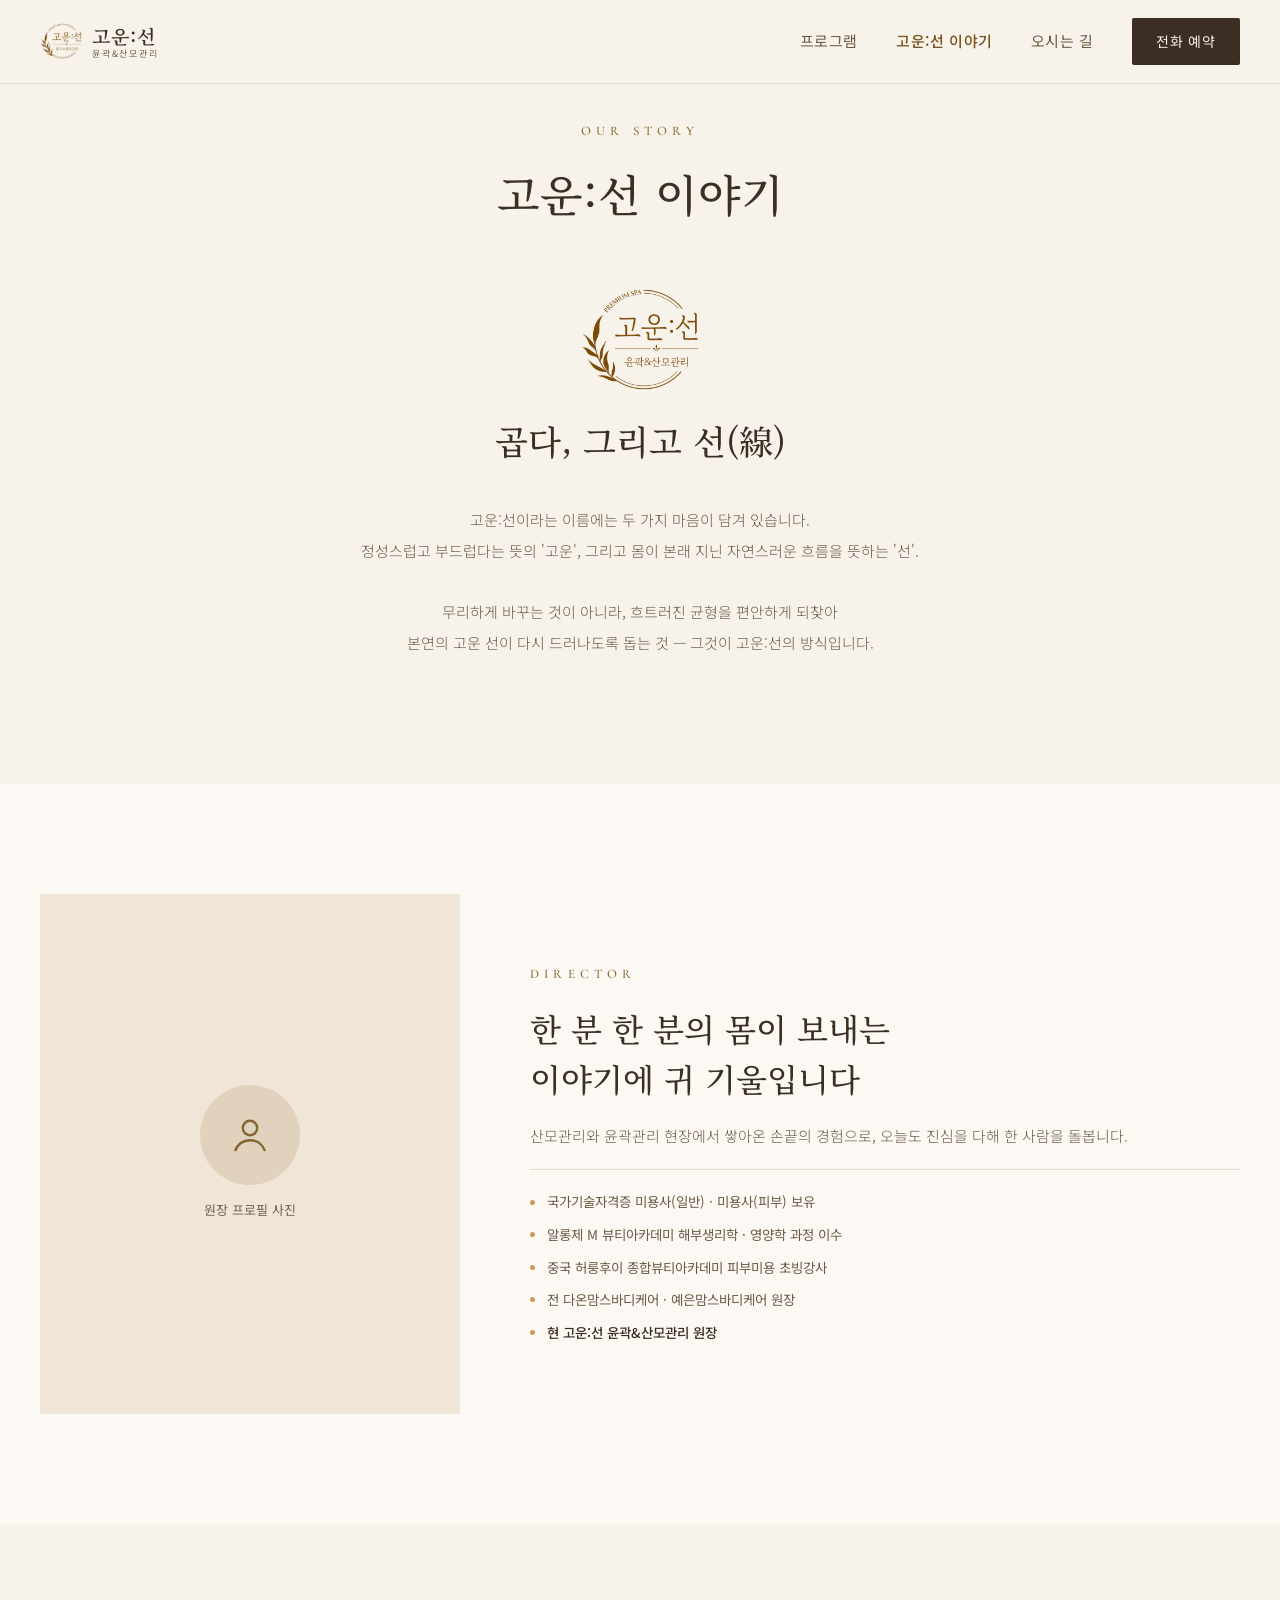
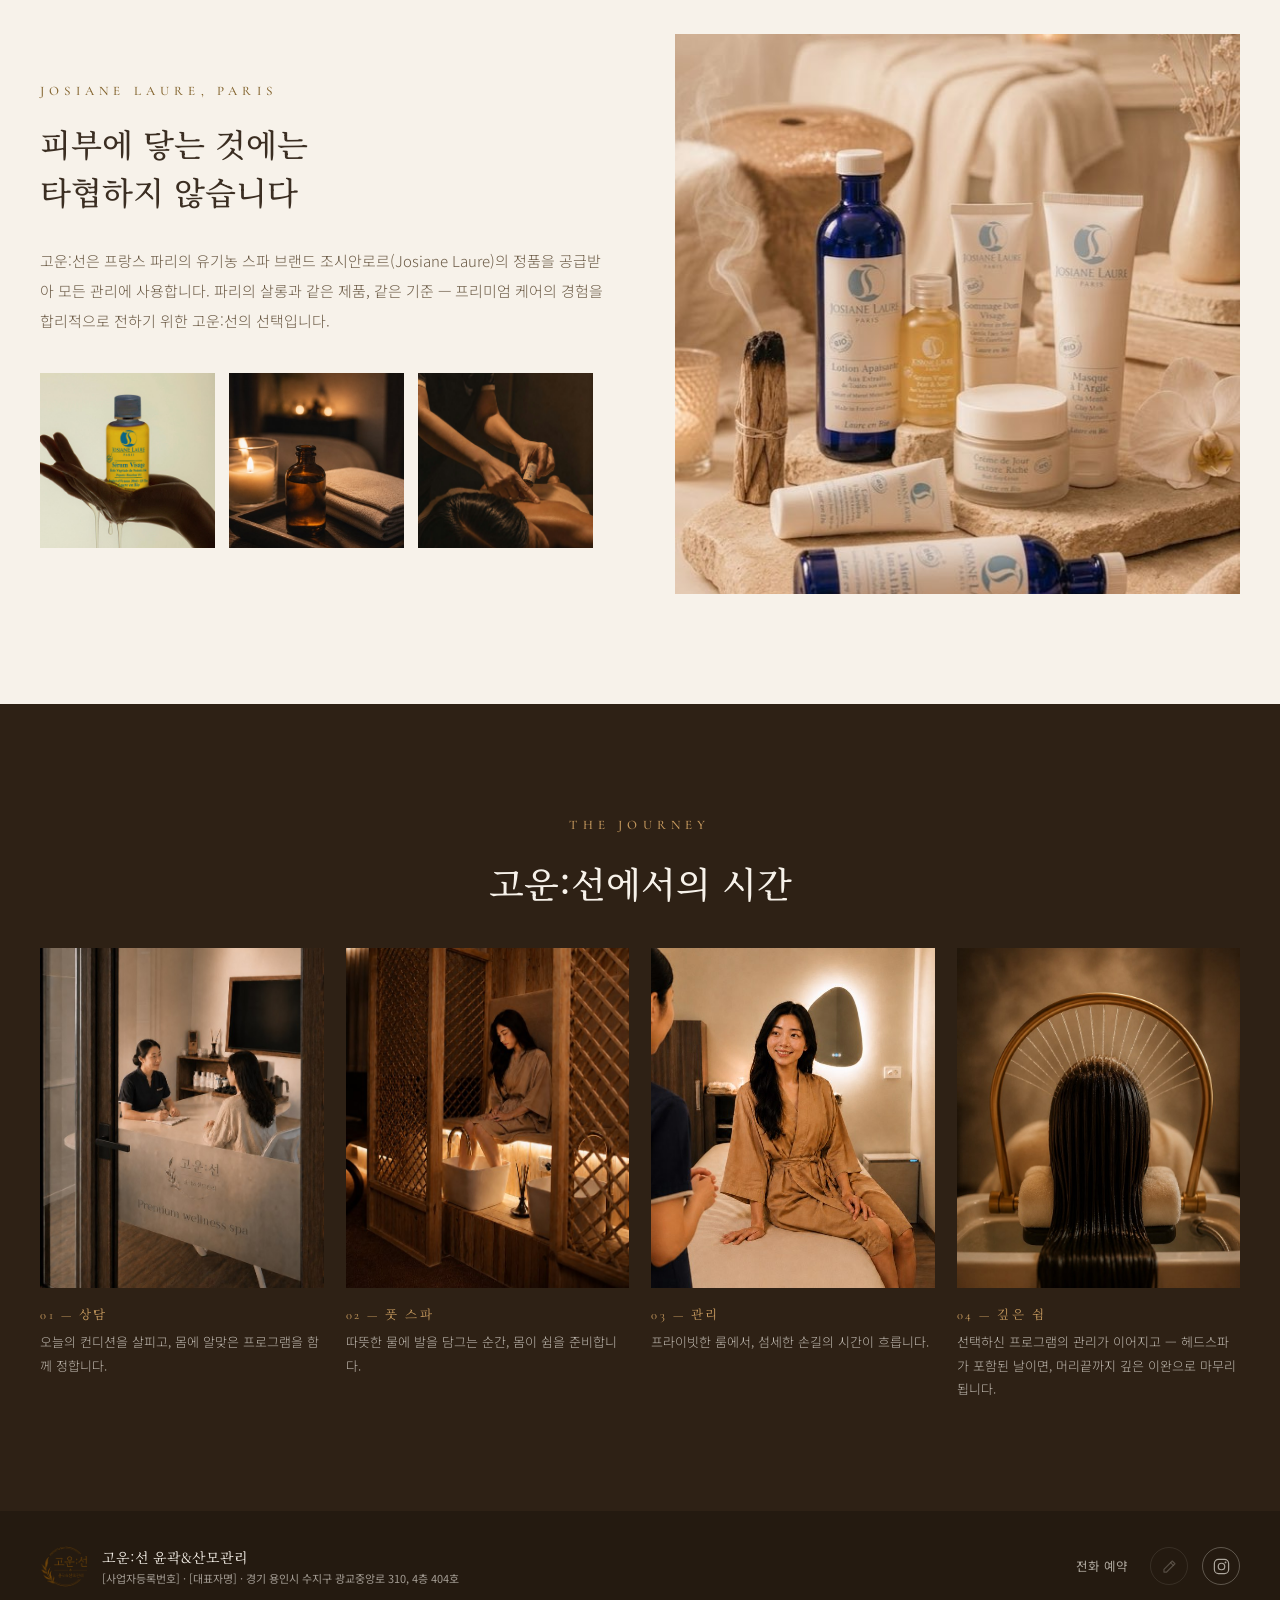
==== commit e6ec3805: "redeploy 2026-08-27 14:27" ====
--- a/about.html
+++ b/about.html
@@ -13,7 +13,7 @@
 <link rel="icon" type="image/png" href="assets/img/favicon.png?v=5bba410a">
 <link rel="preconnect" href="https://fonts.googleapis.com">
 <link rel="stylesheet" href="https://fonts.googleapis.com/css2?family=Noto+Serif+KR:wght@400;500;600&family=Noto+Sans+KR:wght@300;400;500&family=Cormorant+Garamond:wght@500;600&display=swap">
-<link rel="stylesheet" href="assets/css/style.css?v=e34d43fd">
+<link rel="stylesheet" href="assets/css/style.css?v=cb939a9f">
 </head>
 <body data-page="about">
 <header class="site-header solid">
@@ -140,9 +140,9 @@
       </div>
     </div>
     <div class="links">
-      <a href="#" aria-disabled="true">[네이버 블로그]</a>
-      <a href="#" aria-disabled="true">[인스타그램]</a>
       <a href="tel:010-4267-6200">전화 예약</a>
+      <span class="sns-ic off" title="네이버 블로그 — 준비 중" aria-hidden="true"><svg width="19" height="19" viewBox="0 0 24 24" fill="none" stroke="currentColor" stroke-width="1.5" stroke-linejoin="round" stroke-linecap="round"><path d="M15.5 5.1l3.4 3.4L8.4 19H5v-3.4L15.5 5.1z"/><path d="M13.4 7.2l3.4 3.4"/></svg></span>
+      <a class="sns-ic" href="https://www.instagram.com/goodmona_headspa/" target="_blank" rel="noopener" aria-label="인스타그램" title="인스타그램"><svg width="19" height="19" viewBox="0 0 24 24" fill="none" stroke="currentColor" stroke-width="1.5"><rect x="3" y="3" width="18" height="18" rx="5.2"/><circle cx="12" cy="12" r="4.1"/><circle cx="17.1" cy="6.9" r="1.15" fill="currentColor" stroke="none"/></svg></a>
     </div>
   </div>
 </footer>
--- a/assets/css/style.css
+++ b/assets/css/style.css
@@ -286,9 +286,12 @@
 .site-footer .id img { width: 48px; height: 41px; object-fit: contain; opacity: 0.9; }
 .site-footer .id .t { font-family: var(--serif); font-size: 14px; color: #F7F2EA; }
 .site-footer .legal { font-size: 11px; color: rgba(247, 242, 234, 0.6); line-height: 1.7; }
-.site-footer .links { display: flex; gap: 20px; font-size: 12.5px; }
+.site-footer .links { display: flex; gap: 14px; font-size: 12.5px; align-items: center; }
 .site-footer .links a { color: rgba(247, 242, 234, 0.65); }
 .site-footer .links a:hover { color: #F7F2EA; }
+.site-footer .links .sns-ic { width: 38px; height: 38px; border-color: rgba(247, 242, 234, 0.28); color: rgba(247, 242, 234, 0.65); }
+.site-footer .links a.sns-ic:hover { background: rgba(247, 242, 234, 0.1); border-color: rgba(247, 242, 234, 0.6); color: #F7F2EA; }
+.site-footer .links a:not(.sns-ic) { margin-right: 8px; }
 
 /* ============ programs page ============ */
 .page-head { padding: 120px 0 36px 0; text-align: center; display: flex; flex-direction: column; align-items: center; gap: 12px; }
@@ -399,8 +402,11 @@
 .info-block .body-sm { font-size: 13.5px; font-weight: 300; line-height: 1.9; color: var(--body); white-space: pre-line; }
 .tel-btn { background: var(--ink); color: var(--bg); text-align: center; padding: 16px; border-radius: 2px; font-size: 15.5px; letter-spacing: 0.06em; margin-top: 8px; }
 .tel-btn:hover { background: var(--darker); color: var(--bg); }
-.sns-row { display: flex; gap: 10px; margin-top: 8px; }
-.sns-row a, .sns-row span { flex: 1; border: 1px solid var(--line); color: var(--chip); text-align: center; padding: 12px 0; font-size: 12.5px; border-radius: 2px; }
+.sns-row { display: flex; gap: 12px; margin-top: 10px; }
+/* SNS 원형 라인 아이콘 — URL 미입력 시 .off(흐림) */
+.sns-ic { width: 44px; height: 44px; flex: 0 0 auto; border: 1px solid var(--amber); border-radius: 999px; display: inline-flex; align-items: center; justify-content: center; color: var(--gold); transition: background 0.25s ease, color 0.25s ease, border-color 0.25s ease; }
+a.sns-ic:hover { background: var(--gold); border-color: var(--gold); color: var(--card); }
+.sns-ic.off { opacity: 0.35; }
 .steps-grid { display: grid; grid-template-columns: 1fr; gap: 16px; }
 @media (min-width: 900px) { .steps-grid { grid-template-columns: repeat(3, 1fr); gap: 24px; } }
 .step-card { background: var(--bg); padding: 30px 28px; display: flex; flex-direction: column; gap: 10px; }
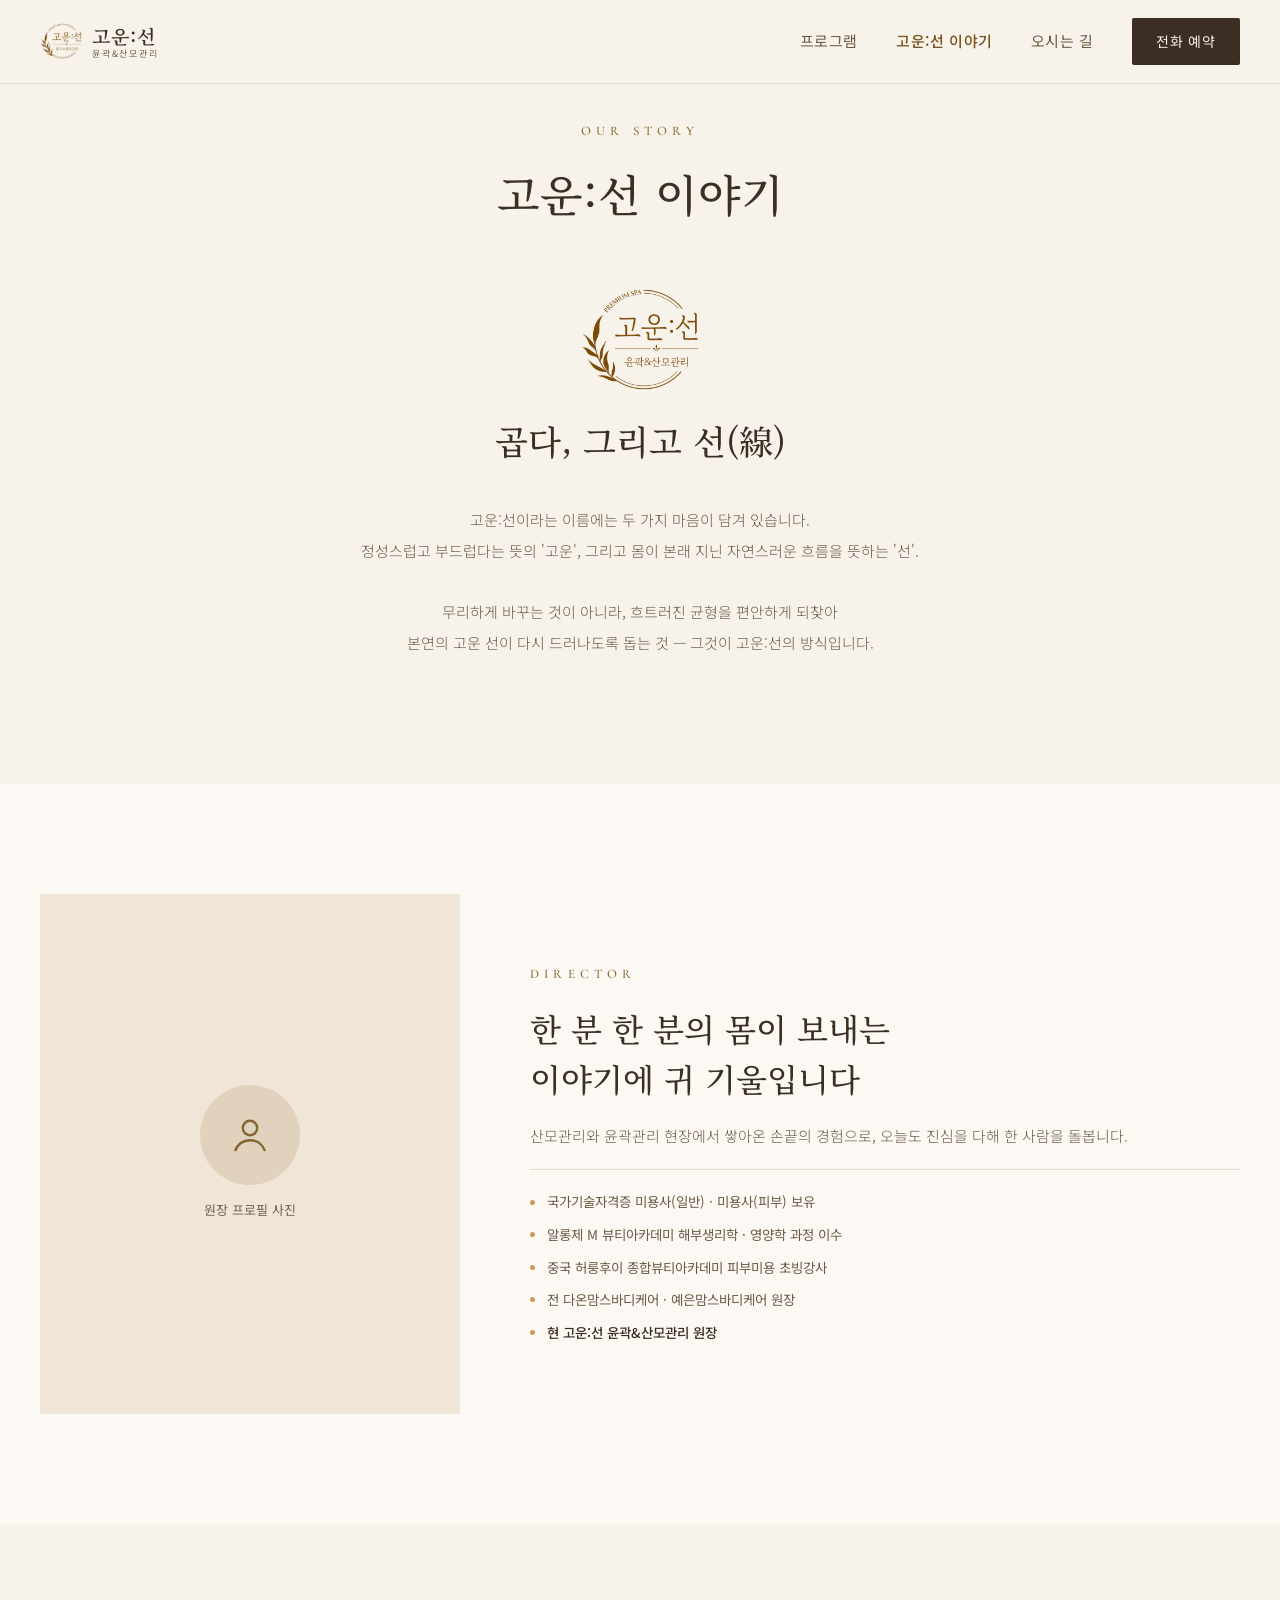
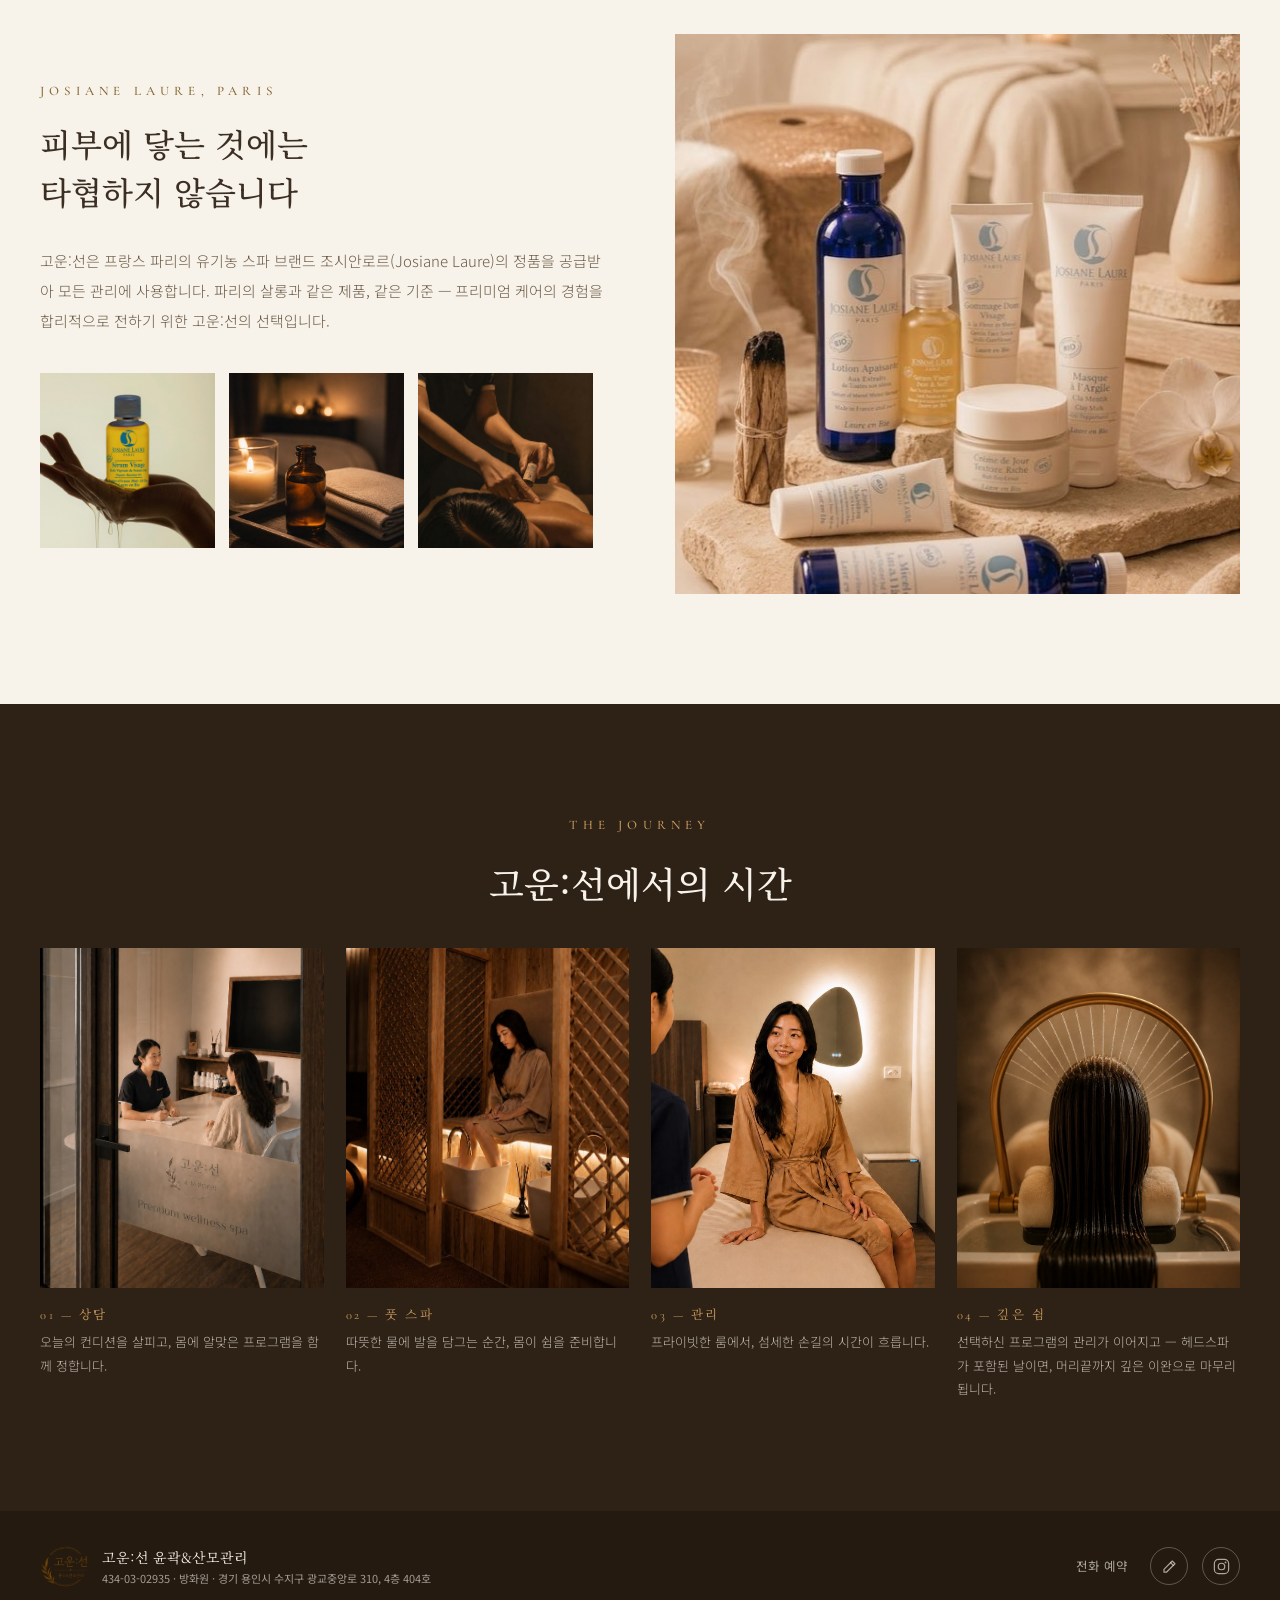
==== commit 13ffef9c: "redeploy 2026-08-27 14:36" ====
--- a/about.html
+++ b/about.html
@@ -13,7 +13,7 @@
 <link rel="icon" type="image/png" href="assets/img/favicon.png?v=5bba410a">
 <link rel="preconnect" href="https://fonts.googleapis.com">
 <link rel="stylesheet" href="https://fonts.googleapis.com/css2?family=Noto+Serif+KR:wght@400;500;600&family=Noto+Sans+KR:wght@300;400;500&family=Cormorant+Garamond:wght@500;600&display=swap">
-<link rel="stylesheet" href="assets/css/style.css?v=cb939a9f">
+<link rel="stylesheet" href="assets/css/style.css?v=0e417725">
 </head>
 <body data-page="about">
 <header class="site-header solid">
@@ -136,12 +136,12 @@
       <img src="assets/img/logo.png?v=3af43805" alt="고운:선 엠블럼">
       <div>
         <div class="t">고운:선 윤곽&amp;산모관리</div>
-        <div class="legal">[사업자등록번호] · [대표자명] · 경기 용인시 수지구 광교중앙로 310, 4층 404호</div>
+        <div class="legal">434-03-02935 · 방화원 · 경기 용인시 수지구 광교중앙로 310, 4층 404호</div>
       </div>
     </div>
     <div class="links">
       <a href="tel:010-4267-6200">전화 예약</a>
-      <span class="sns-ic off" title="네이버 블로그 — 준비 중" aria-hidden="true"><svg width="19" height="19" viewBox="0 0 24 24" fill="none" stroke="currentColor" stroke-width="1.5" stroke-linejoin="round" stroke-linecap="round"><path d="M15.5 5.1l3.4 3.4L8.4 19H5v-3.4L15.5 5.1z"/><path d="M13.4 7.2l3.4 3.4"/></svg></span>
+      <a class="sns-ic" href="https://m.blog.naver.com/tjdgus0204" target="_blank" rel="noopener" aria-label="네이버 블로그" title="네이버 블로그"><svg width="19" height="19" viewBox="0 0 24 24" fill="none" stroke="currentColor" stroke-width="1.5" stroke-linejoin="round" stroke-linecap="round"><path d="M15.5 5.1l3.4 3.4L8.4 19H5v-3.4L15.5 5.1z"/><path d="M13.4 7.2l3.4 3.4"/></svg></a>
       <a class="sns-ic" href="https://www.instagram.com/goodmona_headspa/" target="_blank" rel="noopener" aria-label="인스타그램" title="인스타그램"><svg width="19" height="19" viewBox="0 0 24 24" fill="none" stroke="currentColor" stroke-width="1.5"><rect x="3" y="3" width="18" height="18" rx="5.2"/><circle cx="12" cy="12" r="4.1"/><circle cx="17.1" cy="6.9" r="1.15" fill="currentColor" stroke="none"/></svg></a>
     </div>
   </div>
--- a/assets/css/style.css
+++ b/assets/css/style.css
@@ -365,6 +365,8 @@
 .director .photo-slot { height: 380px; background: #EFE6D7; display: flex; flex-direction: column; align-items: center; justify-content: center; gap: 14px; color: var(--muted); font-size: 13px; }
 @media (min-width: 900px) { .director .photo-slot { height: 520px; } }
 .director .photo-slot .ring { width: 100px; height: 100px; border-radius: 999px; background: #E0D2BC; display: flex; align-items: center; justify-content: center; }
+.director img.photo { width: 100%; height: 380px; object-fit: cover; display: block; }
+@media (min-width: 900px) { .director img.photo { height: 520px; } }
 .director h2 { font-family: var(--serif); font-size: clamp(22px, 2.6vw, 32px); line-height: 1.55; font-weight: 500; margin: 0; white-space: pre-line; }
 .creds { border-top: 1px solid var(--line); padding-top: 20px; display: flex; flex-direction: column; gap: 9px; }
 .creds .c { display: flex; gap: 12px; align-items: center; font-size: 13.5px; color: var(--body); }
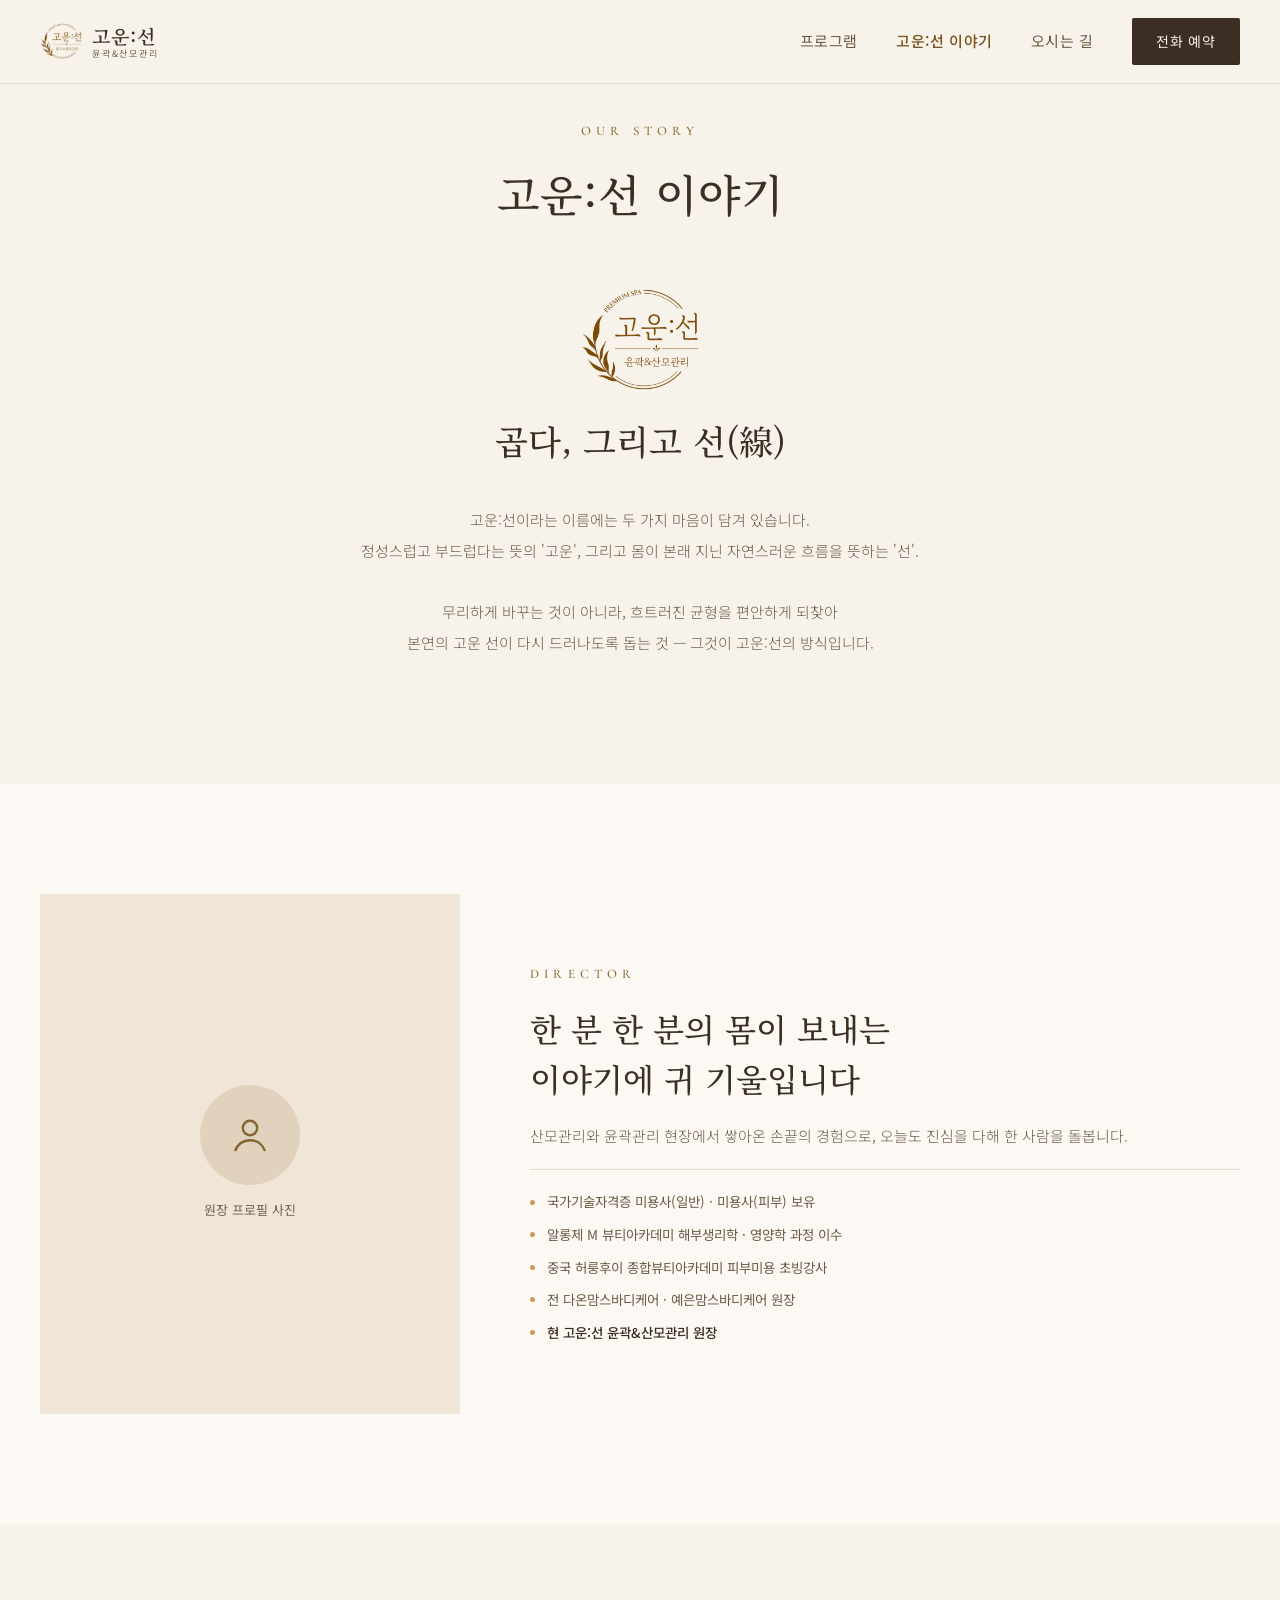
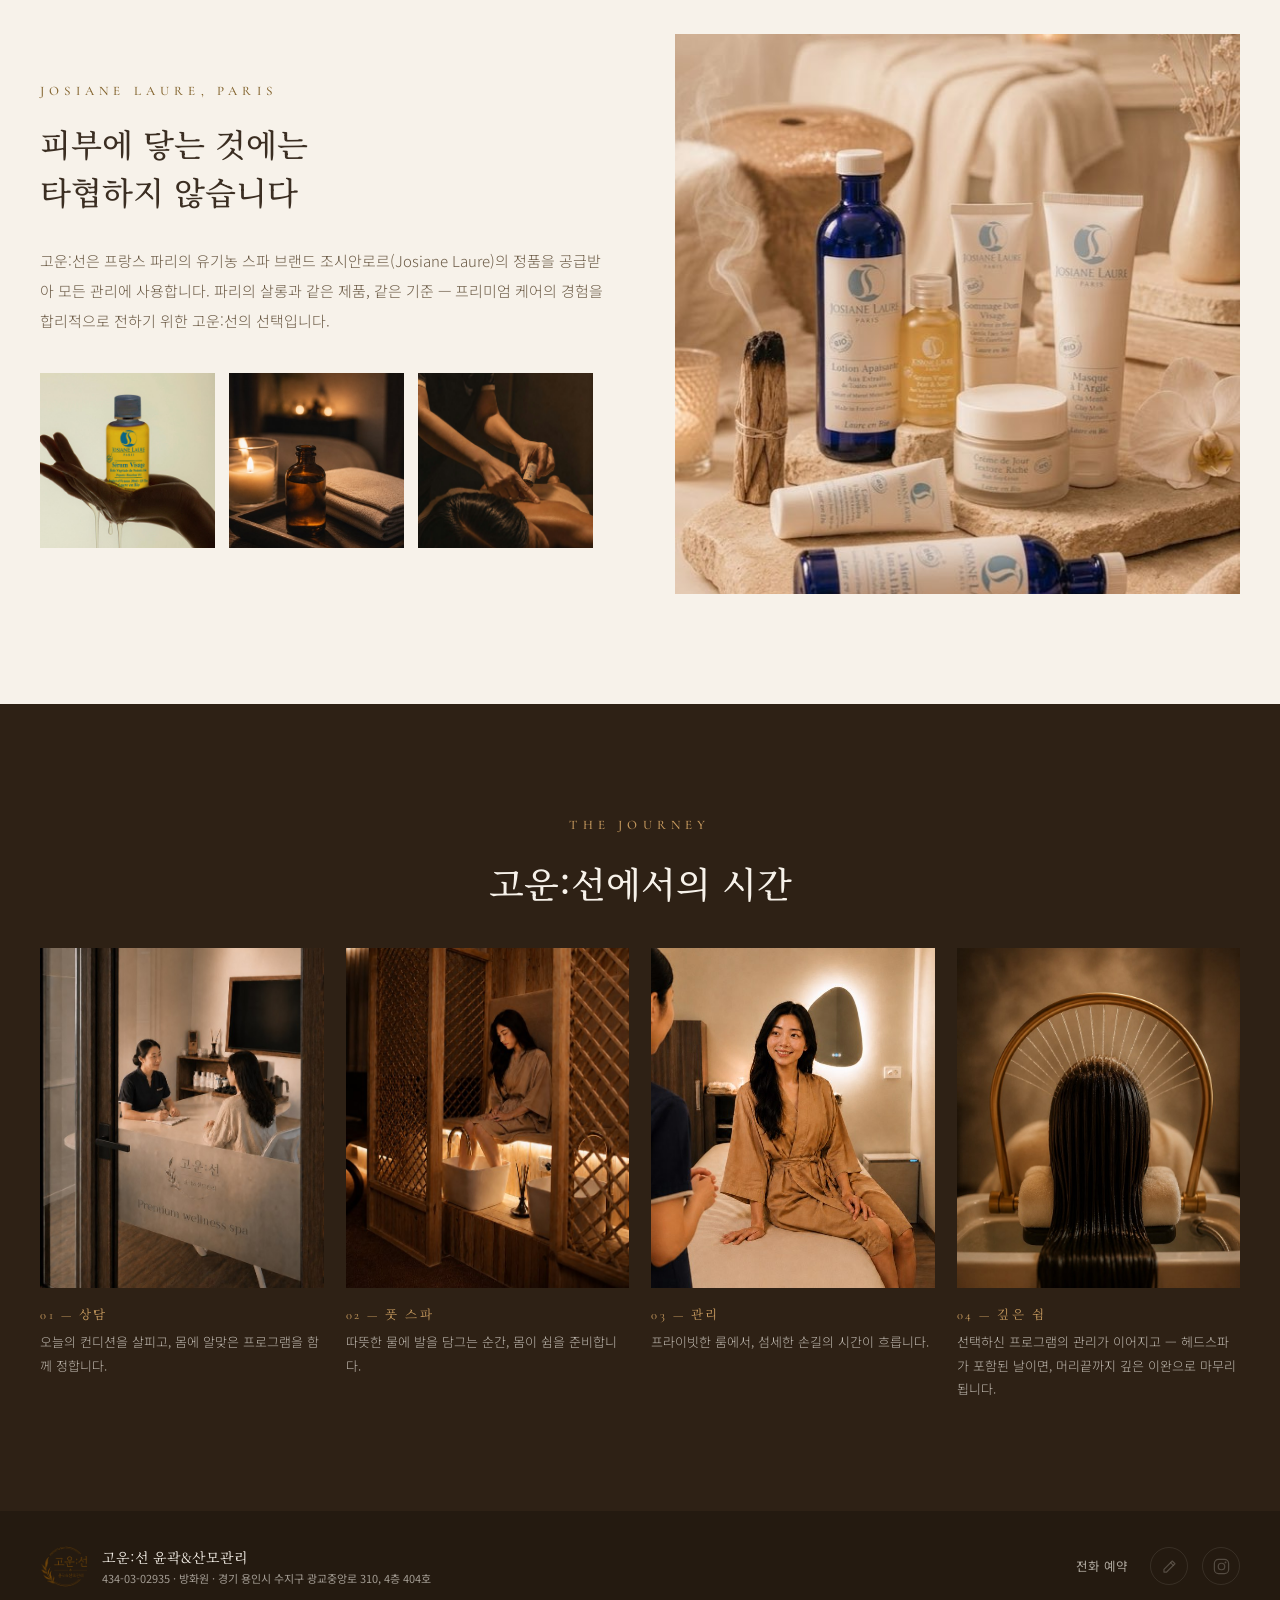
==== commit 2c12ea5d: "redeploy 2026-08-27 15:32" ====
--- a/about.html
+++ b/about.html
@@ -13,7 +13,7 @@
 <link rel="icon" type="image/png" href="assets/img/favicon.png?v=5bba410a">
 <link rel="preconnect" href="https://fonts.googleapis.com">
 <link rel="stylesheet" href="https://fonts.googleapis.com/css2?family=Noto+Serif+KR:wght@400;500;600&family=Noto+Sans+KR:wght@300;400;500&family=Cormorant+Garamond:wght@500;600&display=swap">
-<link rel="stylesheet" href="assets/css/style.css?v=0e417725">
+<link rel="stylesheet" href="assets/css/style.css?v=b21a2c9b">
 </head>
 <body data-page="about">
 <header class="site-header solid">
@@ -141,8 +141,8 @@
     </div>
     <div class="links">
       <a href="tel:010-4267-6200">전화 예약</a>
-      <a class="sns-ic" href="https://m.blog.naver.com/tjdgus0204" target="_blank" rel="noopener" aria-label="네이버 블로그" title="네이버 블로그"><svg width="19" height="19" viewBox="0 0 24 24" fill="none" stroke="currentColor" stroke-width="1.5" stroke-linejoin="round" stroke-linecap="round"><path d="M15.5 5.1l3.4 3.4L8.4 19H5v-3.4L15.5 5.1z"/><path d="M13.4 7.2l3.4 3.4"/></svg></a>
-      <a class="sns-ic" href="https://www.instagram.com/goodmona_headspa/" target="_blank" rel="noopener" aria-label="인스타그램" title="인스타그램"><svg width="19" height="19" viewBox="0 0 24 24" fill="none" stroke="currentColor" stroke-width="1.5"><rect x="3" y="3" width="18" height="18" rx="5.2"/><circle cx="12" cy="12" r="4.1"/><circle cx="17.1" cy="6.9" r="1.15" fill="currentColor" stroke="none"/></svg></a>
+      <span class="sns-ic off" title="네이버 블로그 — 준비 중" aria-hidden="true"><svg width="19" height="19" viewBox="0 0 24 24" fill="none" stroke="currentColor" stroke-width="1.5" stroke-linejoin="round" stroke-linecap="round"><path d="M15.5 5.1l3.4 3.4L8.4 19H5v-3.4L15.5 5.1z"/><path d="M13.4 7.2l3.4 3.4"/></svg></span>
+      <span class="sns-ic off" title="인스타그램 — 준비 중" aria-hidden="true"><svg width="19" height="19" viewBox="0 0 24 24" fill="none" stroke="currentColor" stroke-width="1.5"><rect x="3" y="3" width="18" height="18" rx="5.2"/><circle cx="12" cy="12" r="4.1"/><circle cx="17.1" cy="6.9" r="1.15" fill="currentColor" stroke="none"/></svg></span>
     </div>
   </div>
 </footer>
--- a/assets/css/style.css
+++ b/assets/css/style.css
@@ -248,7 +248,7 @@
 .prev-list { display: flex; flex-direction: column; }
 .prev-item { display: flex; align-items: center; justify-content: space-between; gap: 14px; padding: 16px 4px; border-bottom: 1px solid var(--line); color: inherit; }
 .prev-item .name { font-family: var(--serif); font-size: 16.5px; font-weight: 500; color: var(--ink); }
-.prev-item .meta { font-size: 12.5px; color: var(--chip); white-space: nowrap; }
+.prev-item .meta { font-size: 12.5px; color: var(--chip); white-space: nowrap; margin-left: auto; text-align: right; }
 .prev-item .arrow { color: var(--amber); font-size: 16px; }
 .prev-item .desc, .prev-item .eng { display: none; }
 @media (min-width: 900px) {
@@ -257,7 +257,7 @@
   .prev-item .name { font-size: 21px; }
   .prev-item .eng { display: block; font-size: 12px; color: var(--gold); letter-spacing: 0.14em; }
   .prev-item .desc { display: block; font-size: 13.5px; font-weight: 300; line-height: 1.8; color: var(--body); }
-  .prev-item .meta { margin-top: 6px; }
+  .prev-item .meta { margin-top: 6px; margin-left: 0; text-align: left; }
   .prev-item .arrow { display: none; }
   .prev-item:hover { box-shadow: 0 6px 24px rgba(59, 46, 34, 0.08); }
 }
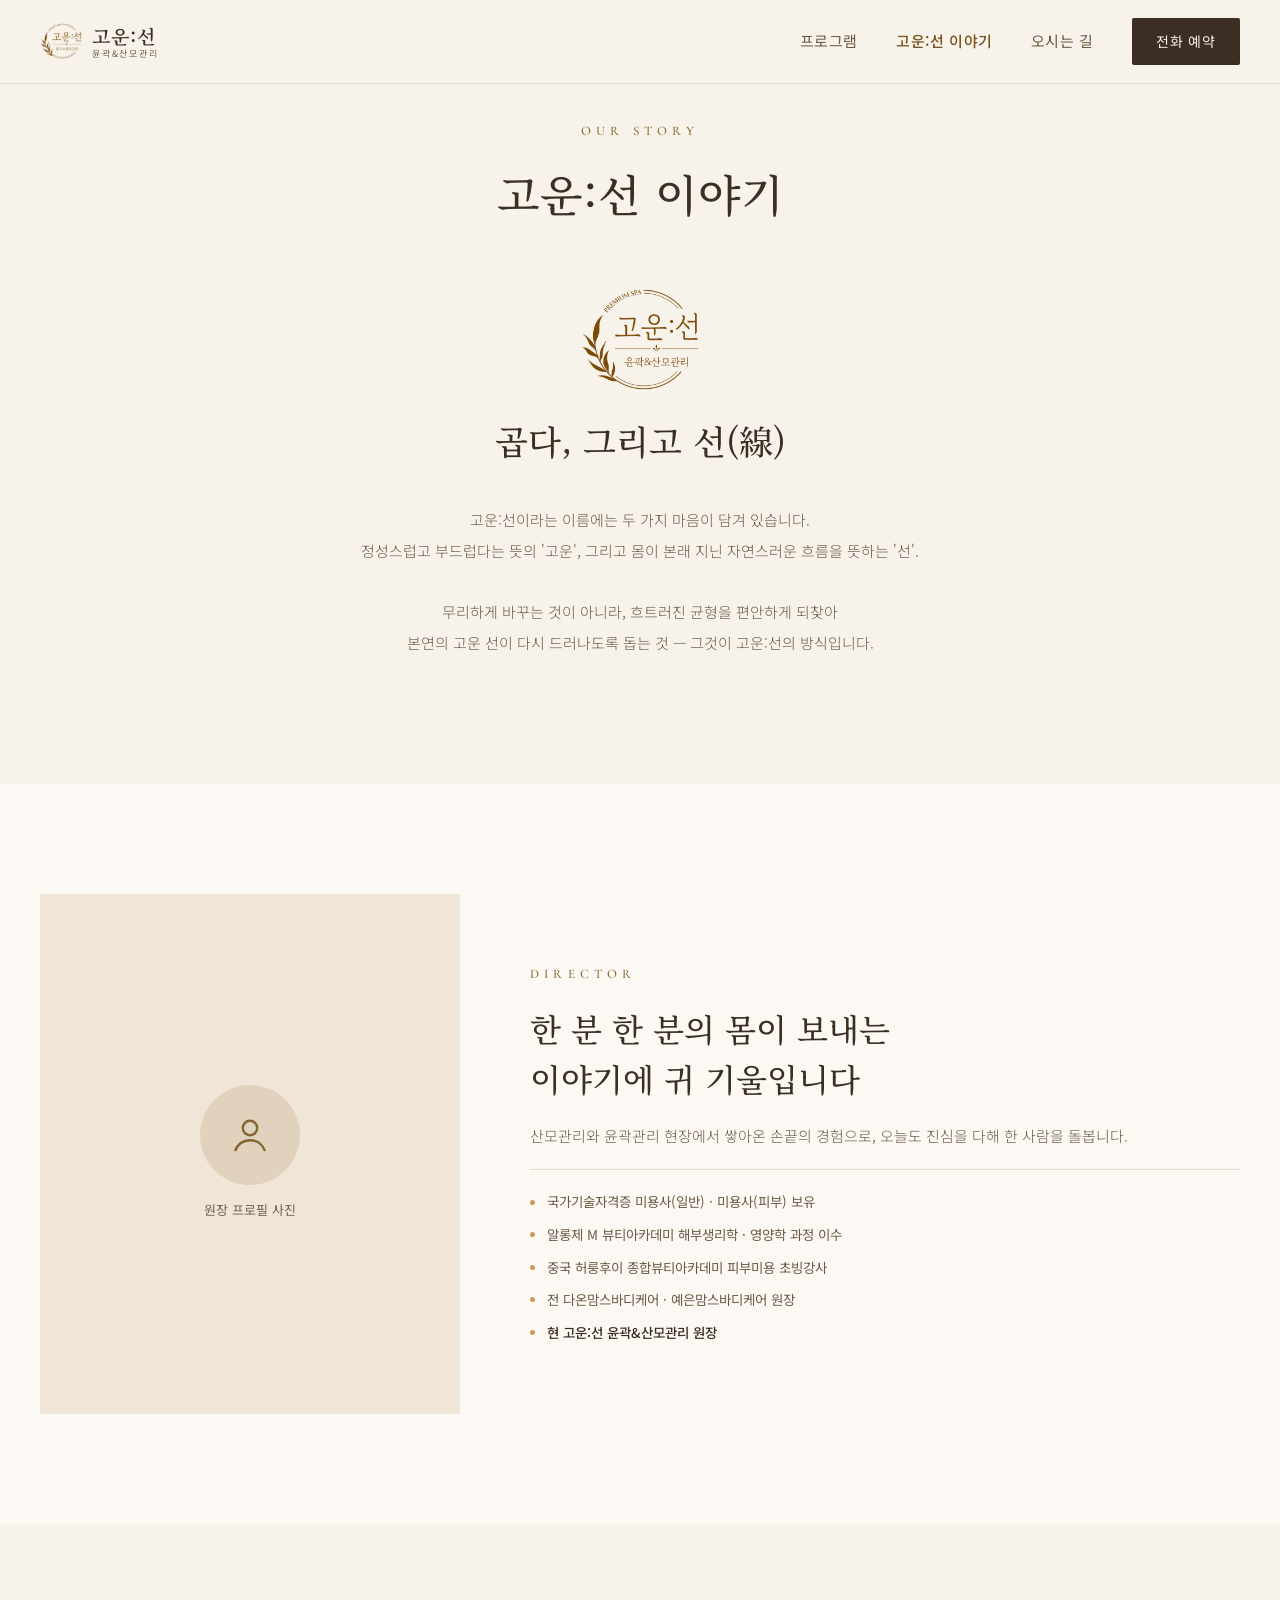
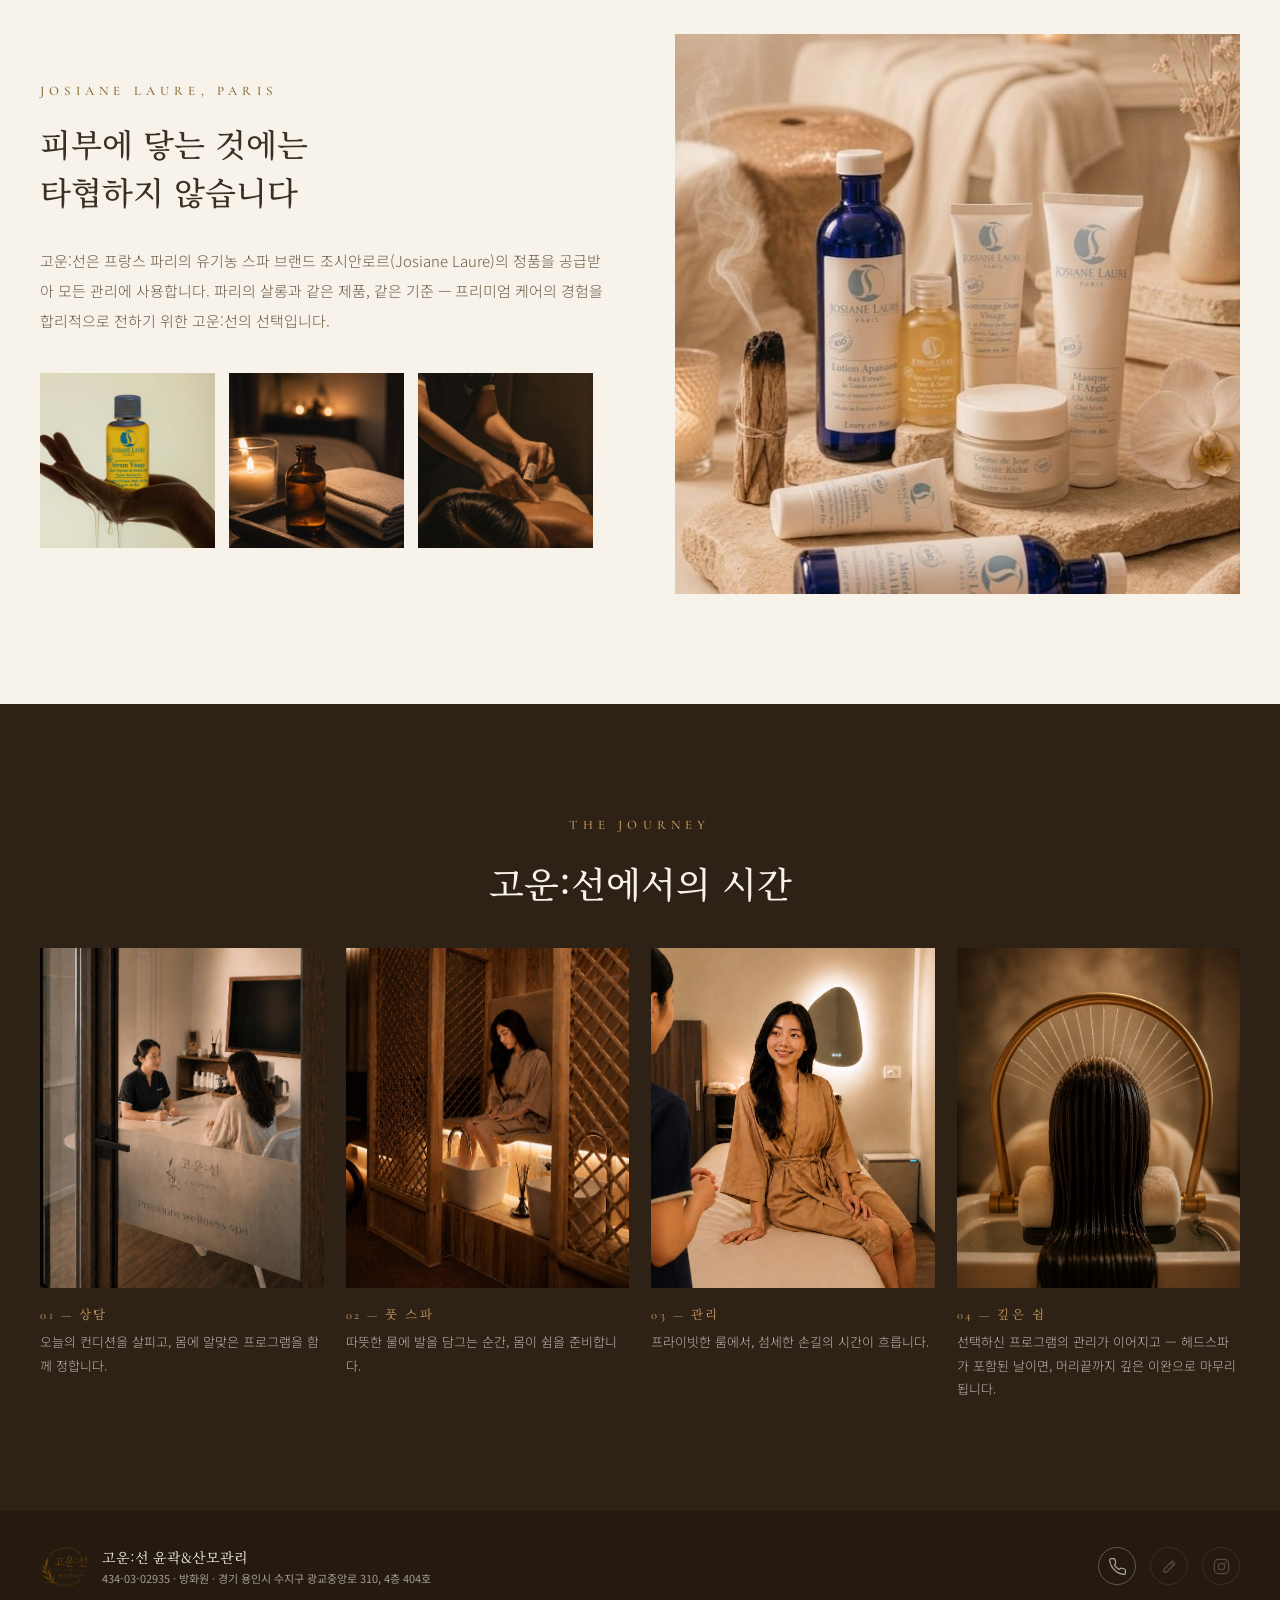
==== commit a236cea6: "redeploy 2026-08-28 12:30" ====
--- a/about.html
+++ b/about.html
@@ -13,7 +13,7 @@
 <link rel="icon" type="image/png" href="assets/img/favicon.png?v=5bba410a">
 <link rel="preconnect" href="https://fonts.googleapis.com">
 <link rel="stylesheet" href="https://fonts.googleapis.com/css2?family=Noto+Serif+KR:wght@400;500;600&family=Noto+Sans+KR:wght@300;400;500&family=Cormorant+Garamond:wght@500;600&display=swap">
-<link rel="stylesheet" href="assets/css/style.css?v=b21a2c9b">
+<link rel="stylesheet" href="assets/css/style.css?v=69aa0e86">
 </head>
 <body data-page="about">
 <header class="site-header solid">
@@ -140,7 +140,7 @@
       </div>
     </div>
     <div class="links">
-      <a href="tel:010-4267-6200">전화 예약</a>
+      <a class="sns-ic" href="tel:010-4267-6200" aria-label="전화 예약" title="전화 예약"><svg width="19" height="19" viewBox="0 0 24 24" fill="none" stroke="currentColor" stroke-width="1.5" stroke-linejoin="round" stroke-linecap="round"><path d="M22 16.92v3a2 2 0 0 1-2.18 2 19.79 19.79 0 0 1-8.63-3.07 19.5 19.5 0 0 1-6-6A19.79 19.79 0 0 1 2.08 4.18 2 2 0 0 1 4.06 2h3a2 2 0 0 1 2 1.72c.13.96.35 1.9.66 2.81a2 2 0 0 1-.45 2.11L8.09 9.91a16 16 0 0 0 6 6l1.27-1.27a2 2 0 0 1 2.11-.45c.91.31 1.85.53 2.81.66A2 2 0 0 1 22 16.92z"/></svg></a>
       <span class="sns-ic off" title="네이버 블로그 — 준비 중" aria-hidden="true"><svg width="19" height="19" viewBox="0 0 24 24" fill="none" stroke="currentColor" stroke-width="1.5" stroke-linejoin="round" stroke-linecap="round"><path d="M15.5 5.1l3.4 3.4L8.4 19H5v-3.4L15.5 5.1z"/><path d="M13.4 7.2l3.4 3.4"/></svg></span>
       <span class="sns-ic off" title="인스타그램 — 준비 중" aria-hidden="true"><svg width="19" height="19" viewBox="0 0 24 24" fill="none" stroke="currentColor" stroke-width="1.5"><rect x="3" y="3" width="18" height="18" rx="5.2"/><circle cx="12" cy="12" r="4.1"/><circle cx="17.1" cy="6.9" r="1.15" fill="currentColor" stroke="none"/></svg></span>
     </div>
--- a/assets/css/style.css
+++ b/assets/css/style.css
@@ -291,7 +291,6 @@
 .site-footer .links a:hover { color: #F7F2EA; }
 .site-footer .links .sns-ic { width: 38px; height: 38px; border-color: rgba(247, 242, 234, 0.28); color: rgba(247, 242, 234, 0.65); }
 .site-footer .links a.sns-ic:hover { background: rgba(247, 242, 234, 0.1); border-color: rgba(247, 242, 234, 0.6); color: #F7F2EA; }
-.site-footer .links a:not(.sns-ic) { margin-right: 8px; }
 
 /* ============ programs page ============ */
 .page-head { padding: 120px 0 36px 0; text-align: center; display: flex; flex-direction: column; align-items: center; gap: 12px; }
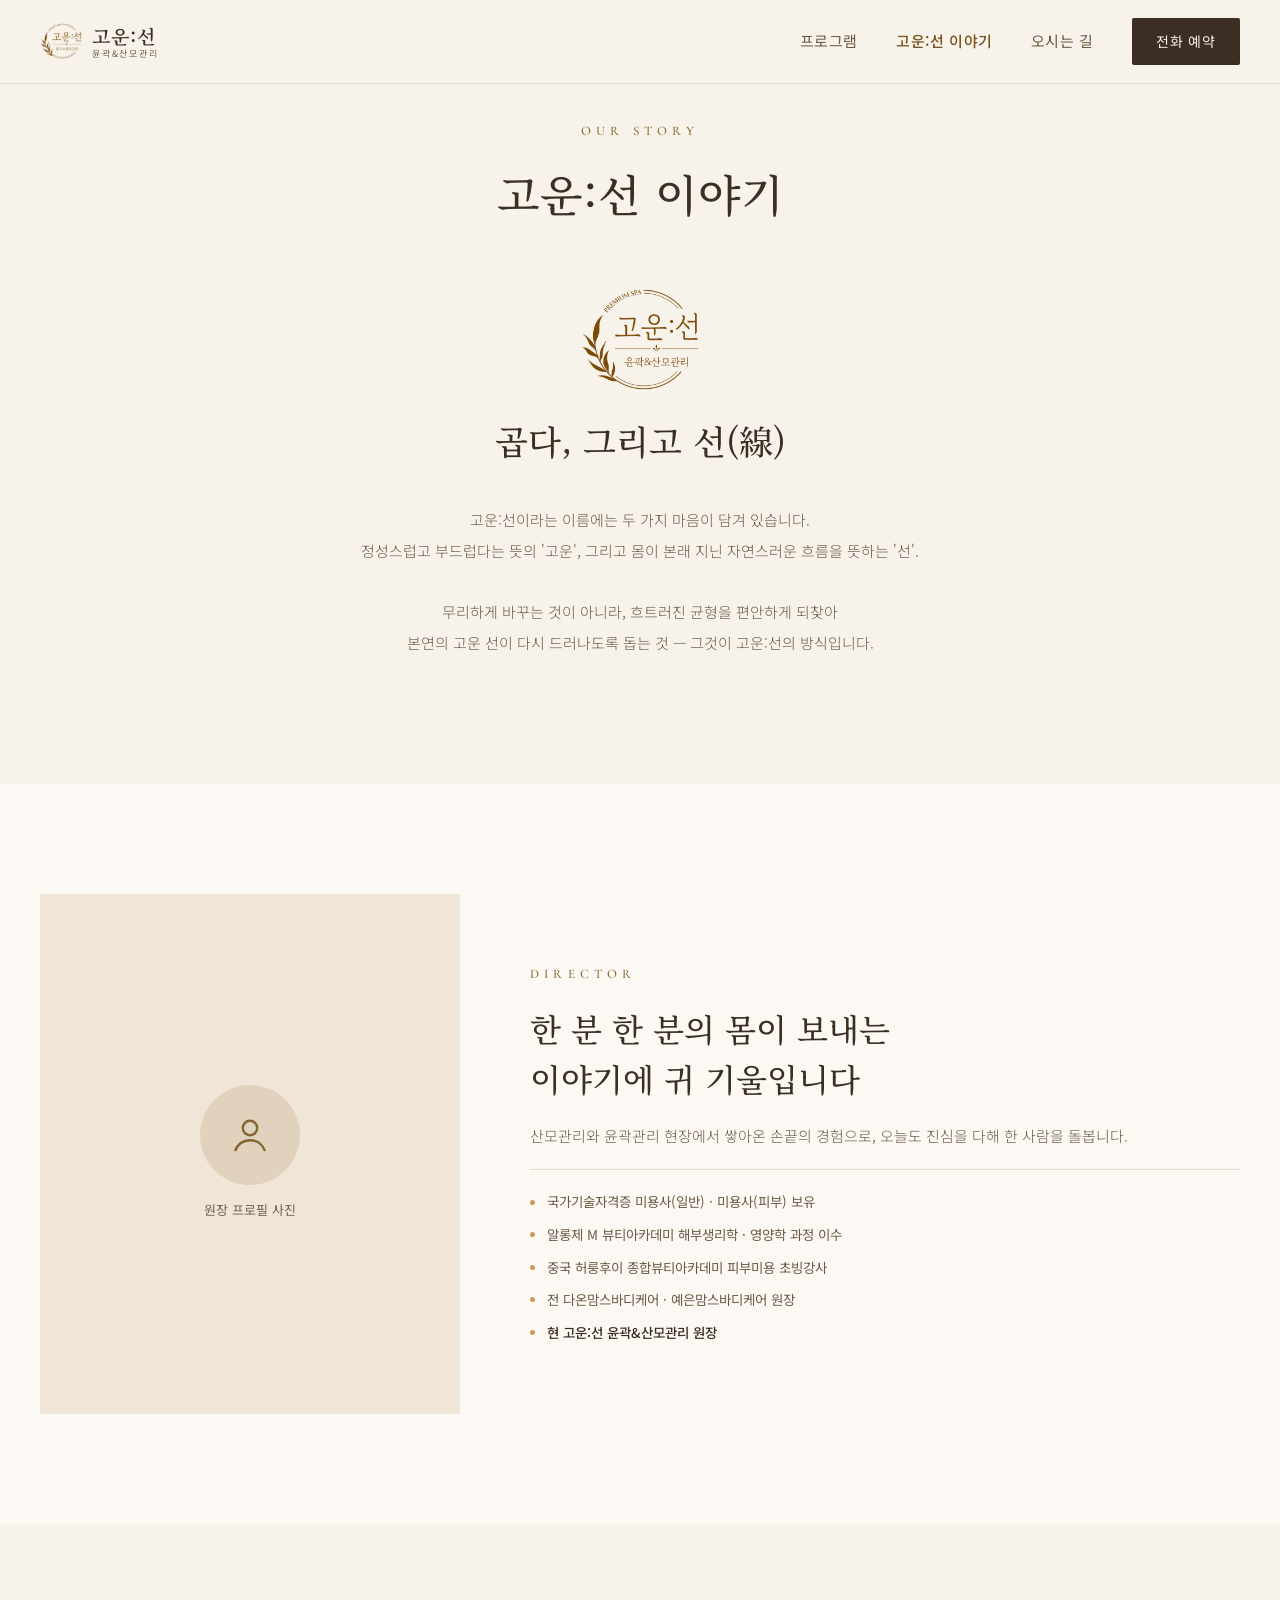
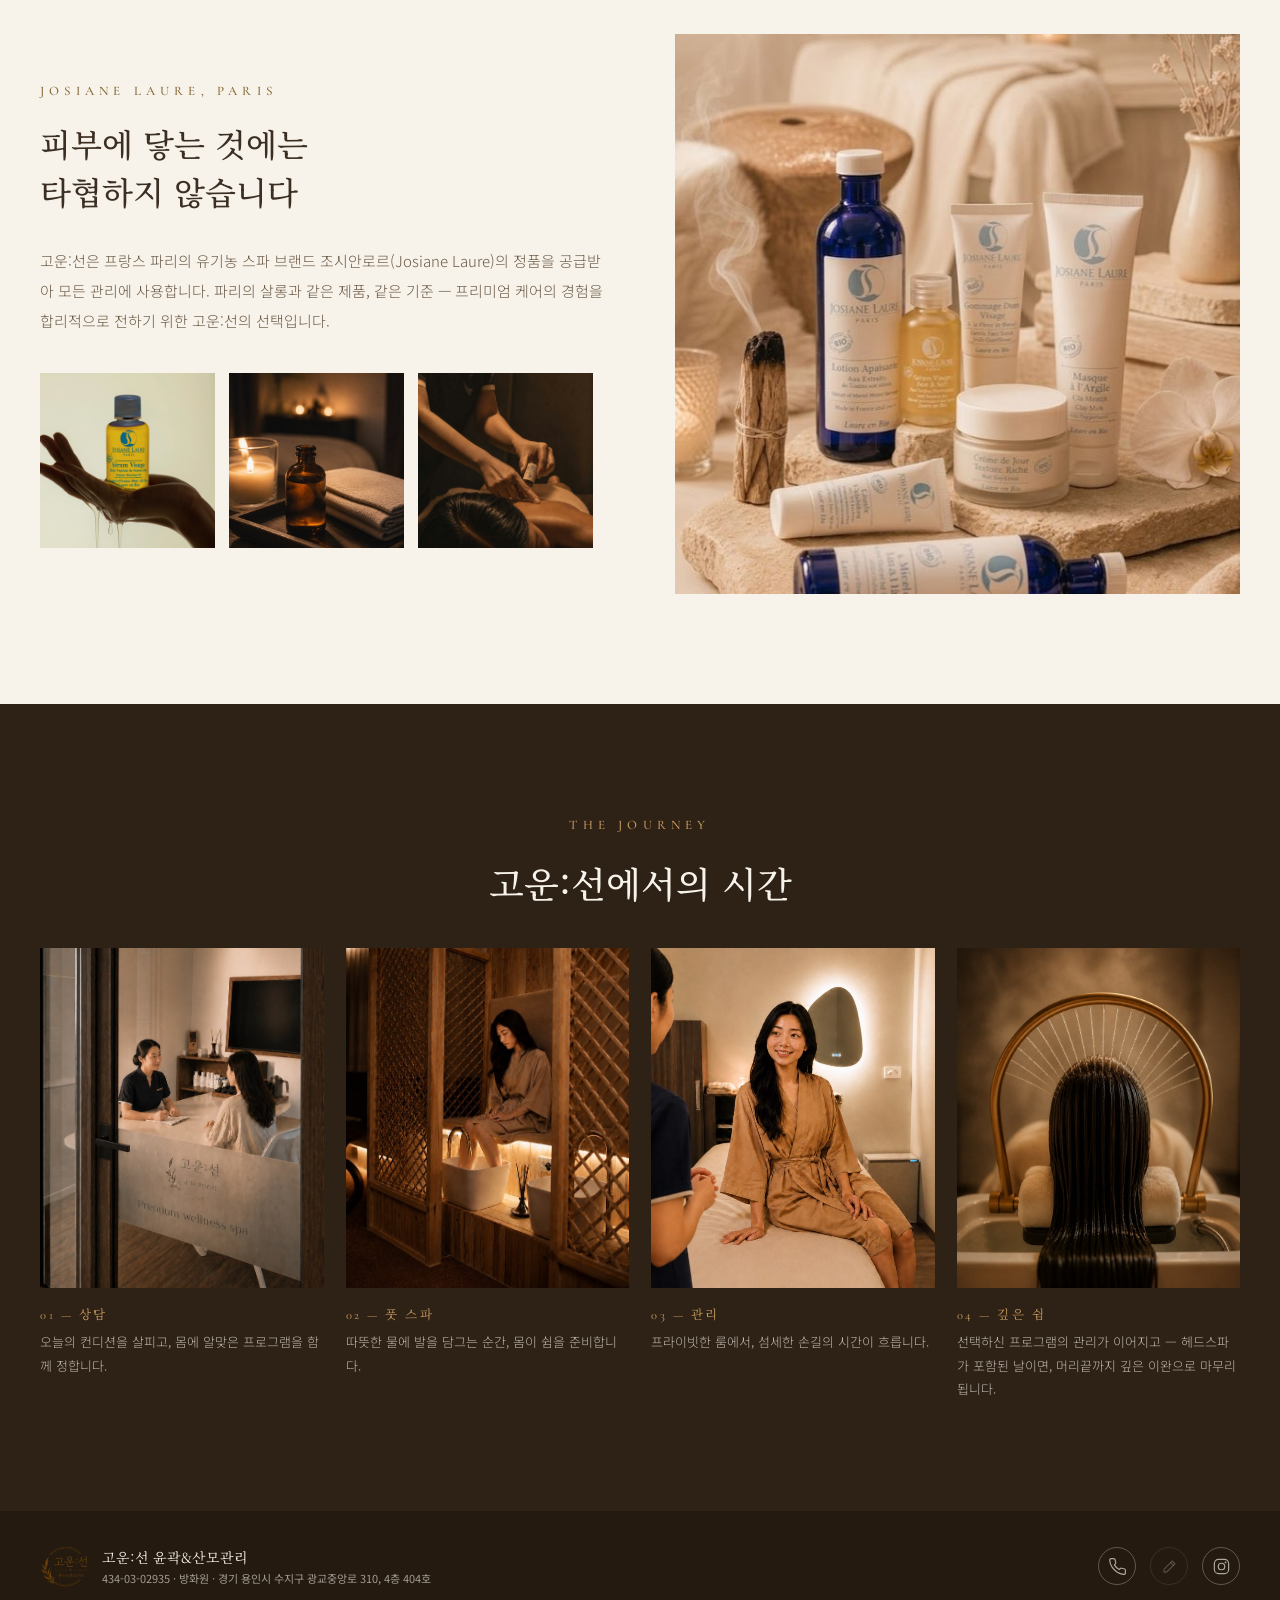
==== commit 524072cd: "redeploy 2026-08-31 19:20" ====
--- a/about.html
+++ b/about.html
@@ -3,17 +3,20 @@
 <head>
 <meta charset="utf-8">
 <meta name="viewport" content="width=device-width, initial-scale=1">
+<meta name="robots" content="noindex">
 <title>고운:선 이야기</title>
 <meta name="description" content="곱다, 그리고 선(線) — 고운:선의 철학, 원장, 조시안로르 제품, 그리고 공간의 이야기.">
-<meta name="robots" content="noindex">  <!-- 데모 단계 — 정식 오픈 시 제거 -->
+<link rel="canonical" href="https://gowoonseon.com/about.html">
+<meta property="og:url" content="https://gowoonseon.com/about.html">
 <meta property="og:title" content="고운:선 이야기">
 <meta property="og:description" content="곱다, 그리고 선(線) — 고운:선의 철학, 원장, 조시안로르 제품, 그리고 공간의 이야기.">
-<meta property="og:image" content="assets/img/hero.jpg">
+<meta property="og:image" content="https://gowoonseon.com/assets/img/hero.jpg">
 <meta property="og:type" content="website">
+<meta property="og:site_name" content="고운:선">
 <link rel="icon" type="image/png" href="assets/img/favicon.png?v=5bba410a">
 <link rel="preconnect" href="https://fonts.googleapis.com">
 <link rel="stylesheet" href="https://fonts.googleapis.com/css2?family=Noto+Serif+KR:wght@400;500;600&family=Noto+Sans+KR:wght@300;400;500&family=Cormorant+Garamond:wght@500;600&display=swap">
-<link rel="stylesheet" href="assets/css/style.css?v=69aa0e86">
+<link rel="stylesheet" href="assets/css/style.css?v=0edbe8c6">
 </head>
 <body data-page="about">
 <header class="site-header solid">
@@ -142,7 +145,7 @@
     <div class="links">
       <a class="sns-ic" href="tel:010-4267-6200" aria-label="전화 예약" title="전화 예약"><svg width="19" height="19" viewBox="0 0 24 24" fill="none" stroke="currentColor" stroke-width="1.5" stroke-linejoin="round" stroke-linecap="round"><path d="M22 16.92v3a2 2 0 0 1-2.18 2 19.79 19.79 0 0 1-8.63-3.07 19.5 19.5 0 0 1-6-6A19.79 19.79 0 0 1 2.08 4.18 2 2 0 0 1 4.06 2h3a2 2 0 0 1 2 1.72c.13.96.35 1.9.66 2.81a2 2 0 0 1-.45 2.11L8.09 9.91a16 16 0 0 0 6 6l1.27-1.27a2 2 0 0 1 2.11-.45c.91.31 1.85.53 2.81.66A2 2 0 0 1 22 16.92z"/></svg></a>
       <span class="sns-ic off" title="네이버 블로그 — 준비 중" aria-hidden="true"><svg width="19" height="19" viewBox="0 0 24 24" fill="none" stroke="currentColor" stroke-width="1.5" stroke-linejoin="round" stroke-linecap="round"><path d="M15.5 5.1l3.4 3.4L8.4 19H5v-3.4L15.5 5.1z"/><path d="M13.4 7.2l3.4 3.4"/></svg></span>
-      <span class="sns-ic off" title="인스타그램 — 준비 중" aria-hidden="true"><svg width="19" height="19" viewBox="0 0 24 24" fill="none" stroke="currentColor" stroke-width="1.5"><rect x="3" y="3" width="18" height="18" rx="5.2"/><circle cx="12" cy="12" r="4.1"/><circle cx="17.1" cy="6.9" r="1.15" fill="currentColor" stroke="none"/></svg></span>
+      <a class="sns-ic" href="https://www.instagram.com/gowoonseon/" target="_blank" rel="noopener" aria-label="인스타그램" title="인스타그램"><svg width="19" height="19" viewBox="0 0 24 24" fill="none" stroke="currentColor" stroke-width="1.5"><rect x="3" y="3" width="18" height="18" rx="5.2"/><circle cx="12" cy="12" r="4.1"/><circle cx="17.1" cy="6.9" r="1.15" fill="currentColor" stroke="none"/></svg></a>
     </div>
   </div>
 </footer>
@@ -158,6 +161,6 @@
   </div>
 </dialog>
 <button id="toTop" aria-label="맨 위로">↑</button>
-<script src="assets/js/main.js?v=68e0f504"></script>
+<script src="assets/js/main.js?v=13aa626f"></script>
 </body>
 </html>
--- a/assets/css/style.css
+++ b/assets/css/style.css
@@ -303,13 +303,35 @@
 .cat-nav a { flex-shrink: 0; border: 1px solid var(--line); color: var(--chip); padding: 8px 18px; border-radius: 999px; font-size: 13px; white-space: nowrap; }
 .cat-nav a.active, .cat-nav a:hover { border-color: var(--amber); color: var(--deep); }
 .tiers { display: flex; max-width: 560px; margin: 0 auto; background: var(--card); border: 1px solid var(--line); }
-.tiers > div { flex: 1; display: flex; flex-direction: column; gap: 2px; align-items: center; padding: 16px 0; border-right: 1px solid var(--line); }
-.tiers > div:last-child { border-right: 0; background: #F3EADB; }
+.tiers > a { flex: 1; display: flex; flex-direction: column; gap: 2px; align-items: center; padding: 16px 0; border-right: 1px solid var(--line); color: inherit; }
+.tiers > a:last-child { border-right: 0; background: #F3EADB; }
+.tiers > a:hover { background: #F3EADB; }
 .tiers .l { font-size: 11.5px; color: var(--muted); }
-.tiers > div:last-child .l { color: var(--gold); }
+.tiers > a:last-child .l { color: var(--gold); }
 .tiers .v { font-family: var(--serif); font-size: 19px; color: var(--deep); }
 .legend { display: flex; justify-content: center; align-items: center; gap: 10px; margin: 22px auto 0 auto; font-size: 12px; color: var(--muted); }
 .legend .dline { width: 76px; }
+
+/* ============ membership (선불 충전형) ============ */
+.membership { background: var(--card); text-align: center; }
+.membership .mem-lede { max-width: 620px; margin: 0 auto; line-height: 1.9; font-weight: 300; }
+.mem-how { list-style: none; display: flex; flex-direction: column; gap: 14px; max-width: 620px; margin: 34px auto 0 auto; padding: 0; text-align: left; }
+.mem-how li { display: flex; align-items: baseline; gap: 14px; }
+.mem-how .n { font-family: var(--latin); font-size: 12px; color: var(--gold); letter-spacing: 0.18em; }
+.mem-how p { margin: 0; font-size: 14.5px; font-weight: 300; }
+.mem-tiers { display: grid; grid-template-columns: 1fr; gap: 14px; margin-top: 40px; }
+.mem-card { background: var(--bg); border: 1px solid var(--line); padding: 34px 22px 30px 22px; display: flex; flex-direction: column; align-items: center; gap: 9px; }
+.mem-card h3 { font-family: var(--serif); font-size: 19px; font-weight: 500; margin: 0; }
+.mem-card .amount { font-family: var(--serif); font-size: clamp(24px, 3vw, 30px); color: var(--deep); font-variant-numeric: tabular-nums; }
+.mem-card .amount .won { font-size: 0.6em; margin-left: 2px; color: var(--muted); }
+.mem-card .benefit { font-size: 12.5px; color: var(--gold); letter-spacing: 0.06em; border: 1px solid var(--line); border-radius: 999px; padding: 5px 14px; }
+.mem-card .mdesc { margin: 4px 0 0 0; font-size: 12.5px; font-weight: 300; color: var(--muted); line-height: 1.8; }
+.membership .mem-note { max-width: 620px; margin: 26px auto 0 auto; font-size: 12.5px; font-weight: 300; color: var(--muted); line-height: 1.85; }
+@media (min-width: 900px) {
+  .mem-how { flex-direction: row; gap: 34px; text-align: left; }
+  .mem-how li { flex: 1; flex-direction: column; gap: 8px; }
+  .mem-tiers { grid-template-columns: repeat(3, 1fr); gap: 18px; }
+}
 
 .category { position: relative; padding: 56px 0; }
 .category:nth-child(odd) { background: var(--card); }
